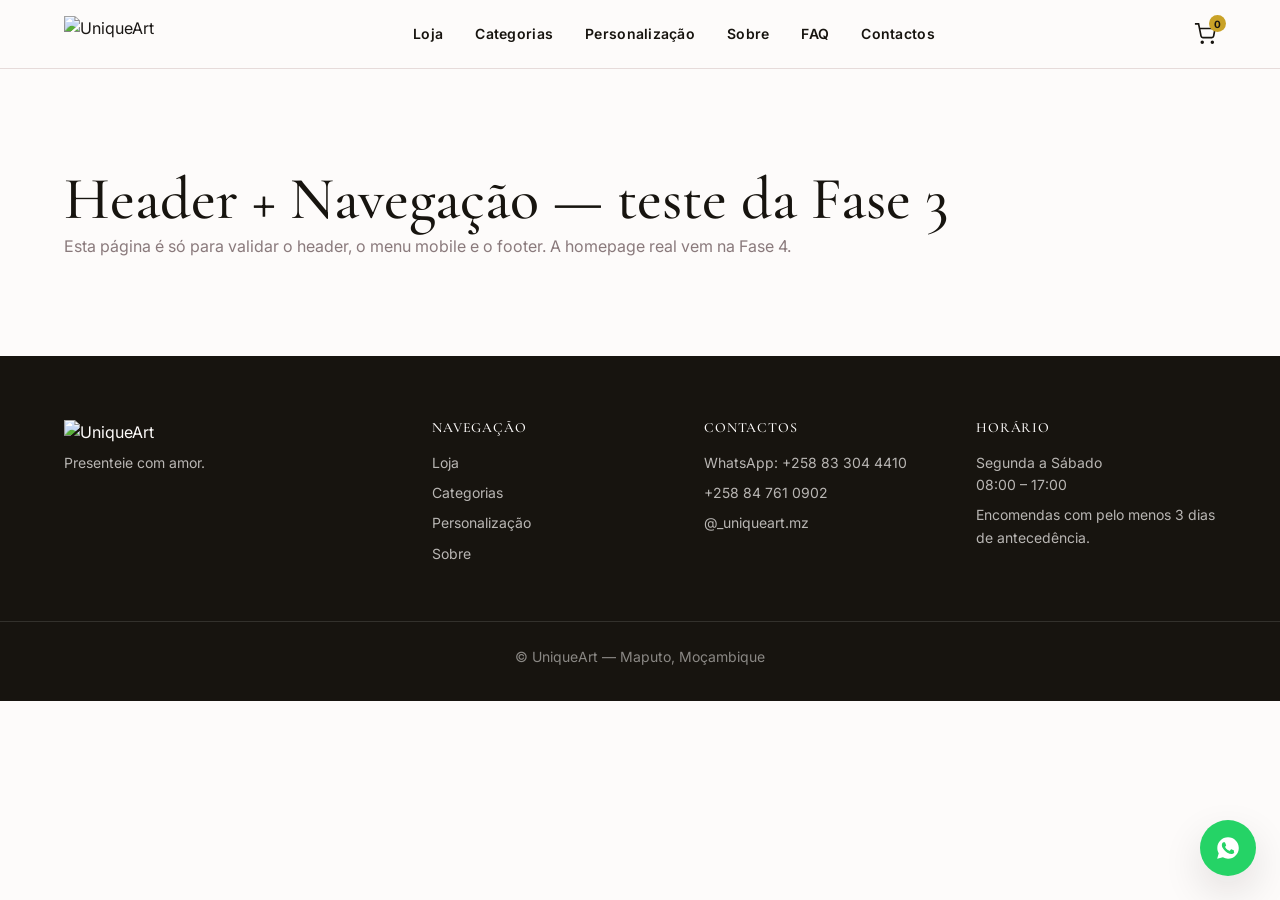
==== index.html @ a1f74e54 "primeira versao do site" ====
<!DOCTYPE html>
<html lang="pt-MZ">
<head>
  <meta charset="UTF-8">
  <meta name="viewport" content="width=device-width, initial-scale=1.0">
  <title>UniqueArt — Presentes Personalizados em Maputo</title>
  <link rel="preconnect" href="https://fonts.googleapis.com">
  <link href="https://fonts.googleapis.com/css2?family=Cormorant+Garamond:wght@400;500;600&family=Inter:wght@400;500;600;700&display=swap" rel="stylesheet">
  <link rel="stylesheet" href="/assets/css/variables.css">
  <link rel="stylesheet" href="/assets/css/base.css">
  <link rel="stylesheet" href="/assets/css/components.css">
  <link rel="stylesheet" href="/assets/css/layout.css">
</head>
<body>

  <div data-include="header"></div>

  <main class="container" style="padding-block: var(--space-24);">
    <h1>Header + Navegação — teste da Fase 3</h1>
    <p class="text-muted">Esta página é só para validar o header, o menu mobile e o footer. A homepage real vem na Fase 4.</p>
  </main>

  <div data-include="footer"></div>

  <script src="/assets/js/include.js"></script>
  <script src="/assets/js/main.js"></script>
</body>
</html>
---- assets/css/variables.css ----
/* ==========================================================================
   UNIQUEART — DESIGN TOKENS
   Paleta baseada no logótipo: rosa blush + preto + dourado
   ========================================================================== */

:root {
  /* --- Cor primária: rosa do logótipo --- */
  --color-primary: #E8C9CE;
  --color-primary-dark: #D9AEB5;
  --color-primary-light: #F5E3E5;

  /* --- Cor secundária: preto (wordmark "ARTS") --- */
  --color-black: #17140F;
  --color-black-soft: #2A2521;

  /* --- Accent: dourado (detalhes premium) --- */
  --color-gold: #C9A227;
  --color-gold-light: #E4C568;

  /* --- Fundo e superfícies --- */
  --color-bg: #FDFBFA;
  --color-surface: #FBF0F2;
  --color-surface-dark: var(--color-black);

  /* --- Texto --- */
  --color-text: #1A1715;
  --color-text-inverse: #FDFBFA;
  --color-muted: #8A7A7C;
  --color-border: #E6DBDA;

  /* --- Tipografia --- */
  --font-heading: 'Cormorant Garamond', 'Georgia', serif;
  --font-body: 'Inter', -apple-system, sans-serif;
  --font-script: 'Playfair Display', serif;

  /* --- Escala tipográfica --- */
  --text-xs: 0.75rem;
  --text-sm: 0.875rem;
  --text-base: 1rem;
  --text-lg: 1.125rem;
  --text-xl: 1.5rem;
  --text-2xl: 2rem;
  --text-3xl: 2.75rem;
  --text-4xl: 3.75rem;

  /* --- Espaçamento (escala de 4px) --- */
  --space-1: 0.25rem;
  --space-2: 0.5rem;
  --space-3: 0.75rem;
  --space-4: 1rem;
  --space-6: 1.5rem;
  --space-8: 2rem;
  --space-12: 3rem;
  --space-16: 4rem;
  --space-24: 6rem;

  /* --- Bordas --- */
  --radius-sm: 6px;
  --radius-md: 12px;
  --radius-lg: 20px;
  --radius-full: 999px;

  /* --- Sombras (mínimas, elegantes) --- */
  --shadow-sm: 0 1px 3px rgba(23, 20, 15, 0.06);
  --shadow-md: 0 8px 24px rgba(23, 20, 15, 0.08);
  --shadow-lg: 0 16px 40px rgba(23, 20, 15, 0.12);

  /* --- Transições --- */
  --transition-fast: 180ms ease;
  --transition-base: 280ms ease;
}
---- assets/css/base.css ----
/* ==========================================================================
   UNIQUEART — RESET + BASE
   ========================================================================== */

*, *::before, *::after {
  box-sizing: border-box;
  margin: 0;
  padding: 0;
}

html {
  scroll-behavior: smooth;
}

body {
  font-family: var(--font-body);
  font-size: var(--text-base);
  color: var(--color-text);
  background-color: var(--color-bg);
  line-height: 1.6;
  -webkit-font-smoothing: antialiased;
}

h1, h2, h3, h4 {
  font-family: var(--font-heading);
  font-weight: 500;
  line-height: 1.15;
  color: var(--color-black);
}

h1 { font-size: var(--text-4xl); }
h2 { font-size: var(--text-3xl); }
h3 { font-size: var(--text-2xl); }
h4 { font-size: var(--text-xl); }

p {
  color: var(--color-text);
}

.text-muted {
  color: var(--color-muted);
}

a {
  color: inherit;
  text-decoration: none;
}

img {
  max-width: 100%;
  display: block;
}

/* Foco acessível — anel dourado, coerente com a marca */
:focus-visible {
  outline: 2px solid var(--color-gold);
  outline-offset: 3px;
}

.container {
  width: 100%;
  max-width: 1200px;
  margin-inline: auto;
  padding-inline: var(--space-6);
}

.section {
  padding-block: var(--space-24);
}

.section--dark {
  background-color: var(--color-surface-dark);
  color: var(--color-text-inverse);
}
.section--dark h1, .section--dark h2, .section--dark h3 {
  color: var(--color-text-inverse);
}
---- assets/css/components.css ----
/* ==========================================================================
   UNIQUEART — COMPONENTES BASE
   ========================================================================== */

/* --- Botões --- */
.btn {
  display: inline-flex;
  align-items: center;
  justify-content: center;
  gap: var(--space-2);
  padding: var(--space-3) var(--space-8);
  border-radius: var(--radius-full);
  font-family: var(--font-body);
  font-size: var(--text-sm);
  font-weight: 600;
  letter-spacing: 0.03em;
  text-transform: uppercase;
  border: 1px solid transparent;
  cursor: pointer;
  transition: transform var(--transition-fast), box-shadow var(--transition-fast), background-color var(--transition-fast);
}

.btn:hover {
  transform: translateY(-2px);
}

.btn:active {
  transform: translateY(0);
}

.btn:disabled {
  opacity: 0.5;
  cursor: not-allowed;
  transform: none;
}

/* Primário — preto sólido */
.btn--primary {
  background-color: var(--color-black);
  color: var(--color-text-inverse);
}
.btn--primary:hover {
  background-color: var(--color-black-soft);
  box-shadow: var(--shadow-md);
}

/* Secundário — outline rosa */
.btn--secondary {
  background-color: transparent;
  color: var(--color-black);
  border-color: var(--color-black);
}
.btn--secondary:hover {
  background-color: var(--color-black);
  color: var(--color-text-inverse);
}

/* Accent — dourado (CTA especial, ex: WhatsApp) */
.btn--gold {
  background-color: var(--color-gold);
  color: var(--color-black);
}
.btn--gold:hover {
  background-color: var(--color-gold-light);
  box-shadow: var(--shadow-md);
}

/* --- Cards --- */
.card {
  background-color: #FFFFFF;
  border: 1px solid var(--color-border);
  border-radius: var(--radius-md);
  overflow: hidden;
  transition: transform var(--transition-base), box-shadow var(--transition-base);
}

.card:hover {
  transform: translateY(-4px);
  box-shadow: var(--shadow-lg);
}

.card__image {
  width: 100%;
  aspect-ratio: 4 / 5;
  object-fit: cover;
  background-color: var(--color-surface);
}

.card__body {
  padding: var(--space-6);
}

.card__title {
  font-family: var(--font-heading);
  font-size: var(--text-xl);
  margin-bottom: var(--space-2);
}

.card__price {
  color: var(--color-gold);
  font-weight: 600;
  font-size: var(--text-sm);
}

/* --- Badge --- */
.badge {
  display: inline-block;
  padding: var(--space-1) var(--space-3);
  border-radius: var(--radius-full);
  background-color: var(--color-surface);
  color: var(--color-black);
  font-size: var(--text-xs);
  font-weight: 600;
  letter-spacing: 0.04em;
  text-transform: uppercase;
}

.badge--gold {
  background-color: var(--color-gold);
  color: var(--color-black);
}

/* --- Inputs --- */
.field {
  display: flex;
  flex-direction: column;
  gap: var(--space-2);
  margin-bottom: var(--space-4);
}

.field label {
  font-size: var(--text-sm);
  font-weight: 600;
  color: var(--color-black);
}

.field input,
.field textarea,
.field select {
  padding: var(--space-3) var(--space-4);
  border: 1px solid var(--color-border);
  border-radius: var(--radius-sm);
  font-family: var(--font-body);
  font-size: var(--text-base);
  background-color: #FFFFFF;
  transition: border-color var(--transition-fast);
}

.field input:focus,
.field textarea:focus,
.field select:focus {
  border-color: var(--color-gold);
  outline: none;
}

.field--error input {
  border-color: #B3423E;
}

.field__error {
  font-size: var(--text-xs);
  color: #B3423E;
}
---- assets/css/layout.css ----
/* ==========================================================================
   UNIQUEART — HEADER, NAV, FOOTER, WHATSAPP FLUTUANTE
   ========================================================================== */

/* --- Header --- */
.site-header {
  position: sticky;
  top: 0;
  z-index: 100;
  background-color: rgba(253, 251, 250, 0.92);
  backdrop-filter: blur(8px);
  border-bottom: 1px solid var(--color-border);
}

.site-header__inner {
  display: flex;
  align-items: center;
  justify-content: space-between;
  padding-block: var(--space-4);
}

.site-header__logo img {
  display: block;
}

/* --- Navegação desktop --- */
.site-nav {
  display: flex;
  gap: var(--space-8);
}

.site-nav a {
  font-size: var(--text-sm);
  font-weight: 600;
  letter-spacing: 0.02em;
  color: var(--color-black);
  position: relative;
  padding-block: var(--space-1);
}

.site-nav a::after {
  content: '';
  position: absolute;
  left: 0;
  bottom: -2px;
  width: 0;
  height: 1.5px;
  background-color: var(--color-gold);
  transition: width var(--transition-fast);
}

.site-nav a:hover::after {
  width: 100%;
}

/* --- Ações (carrinho + hamburger) --- */
.site-header__actions {
  display: flex;
  align-items: center;
  gap: var(--space-6);
}

.cart-icon {
  position: relative;
  display: flex;
  color: var(--color-black);
}

.cart-icon__count {
  position: absolute;
  top: -8px;
  right: -10px;
  background-color: var(--color-gold);
  color: var(--color-black);
  font-size: 10px;
  font-weight: 700;
  width: 17px;
  height: 17px;
  border-radius: var(--radius-full);
  display: flex;
  align-items: center;
  justify-content: center;
}

/* --- Hamburger (mobile) --- */
.menu-toggle {
  display: none;
  flex-direction: column;
  justify-content: center;
  gap: 5px;
  width: 28px;
  height: 22px;
  background: none;
  border: none;
  cursor: pointer;
}

.menu-toggle span {
  display: block;
  height: 2px;
  background-color: var(--color-black);
  border-radius: 2px;
  transition: transform var(--transition-fast), opacity var(--transition-fast);
}

.menu-toggle--active span:nth-child(1) { transform: translateY(7px) rotate(45deg); }
.menu-toggle--active span:nth-child(2) { opacity: 0; }
.menu-toggle--active span:nth-child(3) { transform: translateY(-7px) rotate(-45deg); }

/* --- Responsivo --- */
@media (max-width: 860px) {
  .site-nav {
    position: fixed;
    top: 68px;
    left: 0;
    right: 0;
    background-color: var(--color-bg);
    flex-direction: column;
    gap: 0;
    max-height: 0;
    overflow: hidden;
    transition: max-height var(--transition-base);
    border-bottom: 1px solid var(--color-border);
  }

  .site-nav a {
    padding: var(--space-4) var(--space-6);
    border-bottom: 1px solid var(--color-border);
  }

  .site-nav--open {
    max-height: 400px;
  }

  .menu-toggle {
    display: flex;
  }
}

/* --- Footer --- */
.site-footer {
  background-color: var(--color-black);
  color: var(--color-text-inverse);
  padding-top: var(--space-16);
}

.site-footer__inner {
  display: grid;
  grid-template-columns: 1.4fr 1fr 1fr 1fr;
  gap: var(--space-8);
  padding-bottom: var(--space-12);
}

.site-footer h4 {
  color: var(--color-text-inverse);
  font-size: var(--text-sm);
  text-transform: uppercase;
  letter-spacing: 0.06em;
  margin-bottom: var(--space-4);
}

.site-footer a,
.site-footer p {
  display: block;
  color: rgba(253, 251, 250, 0.7);
  font-size: var(--text-sm);
  margin-bottom: var(--space-2);
  transition: color var(--transition-fast);
}

.site-footer a:hover {
  color: var(--color-gold-light);
}

.site-footer__bottom {
  border-top: 1px solid rgba(253, 251, 250, 0.12);
  text-align: center;
  padding-block: var(--space-6);
}

.site-footer__bottom p {
  color: rgba(253, 251, 250, 0.5);
}

@media (max-width: 760px) {
  .site-footer__inner {
    grid-template-columns: 1fr 1fr;
  }
}

/* --- Botão WhatsApp flutuante --- */
.whatsapp-float {
  position: fixed;
  bottom: var(--space-6);
  right: var(--space-6);
  width: 56px;
  height: 56px;
  border-radius: var(--radius-full);
  background-color: #25D366;
  color: #FFFFFF;
  display: flex;
  align-items: center;
  justify-content: center;
  box-shadow: var(--shadow-lg);
  z-index: 200;
  transition: transform var(--transition-fast);
}

.whatsapp-float:hover {
  transform: scale(1.08);
}
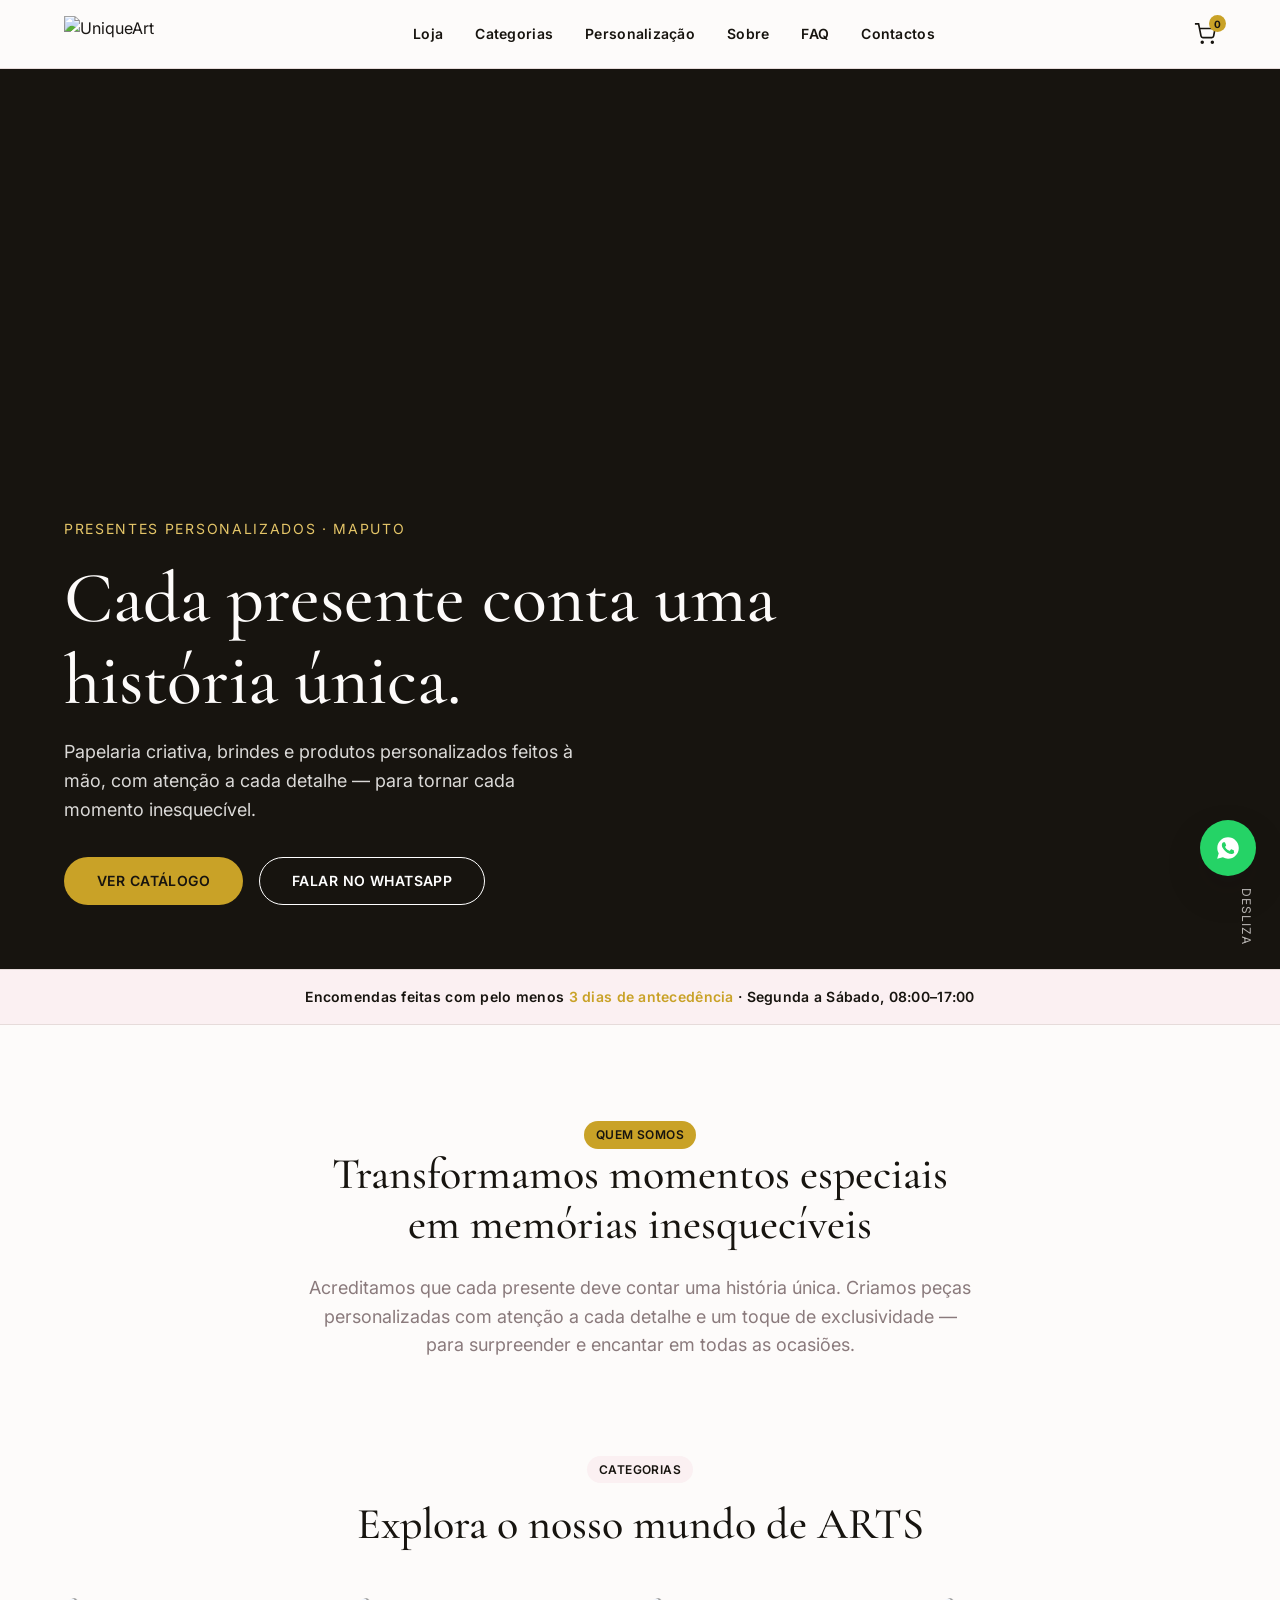
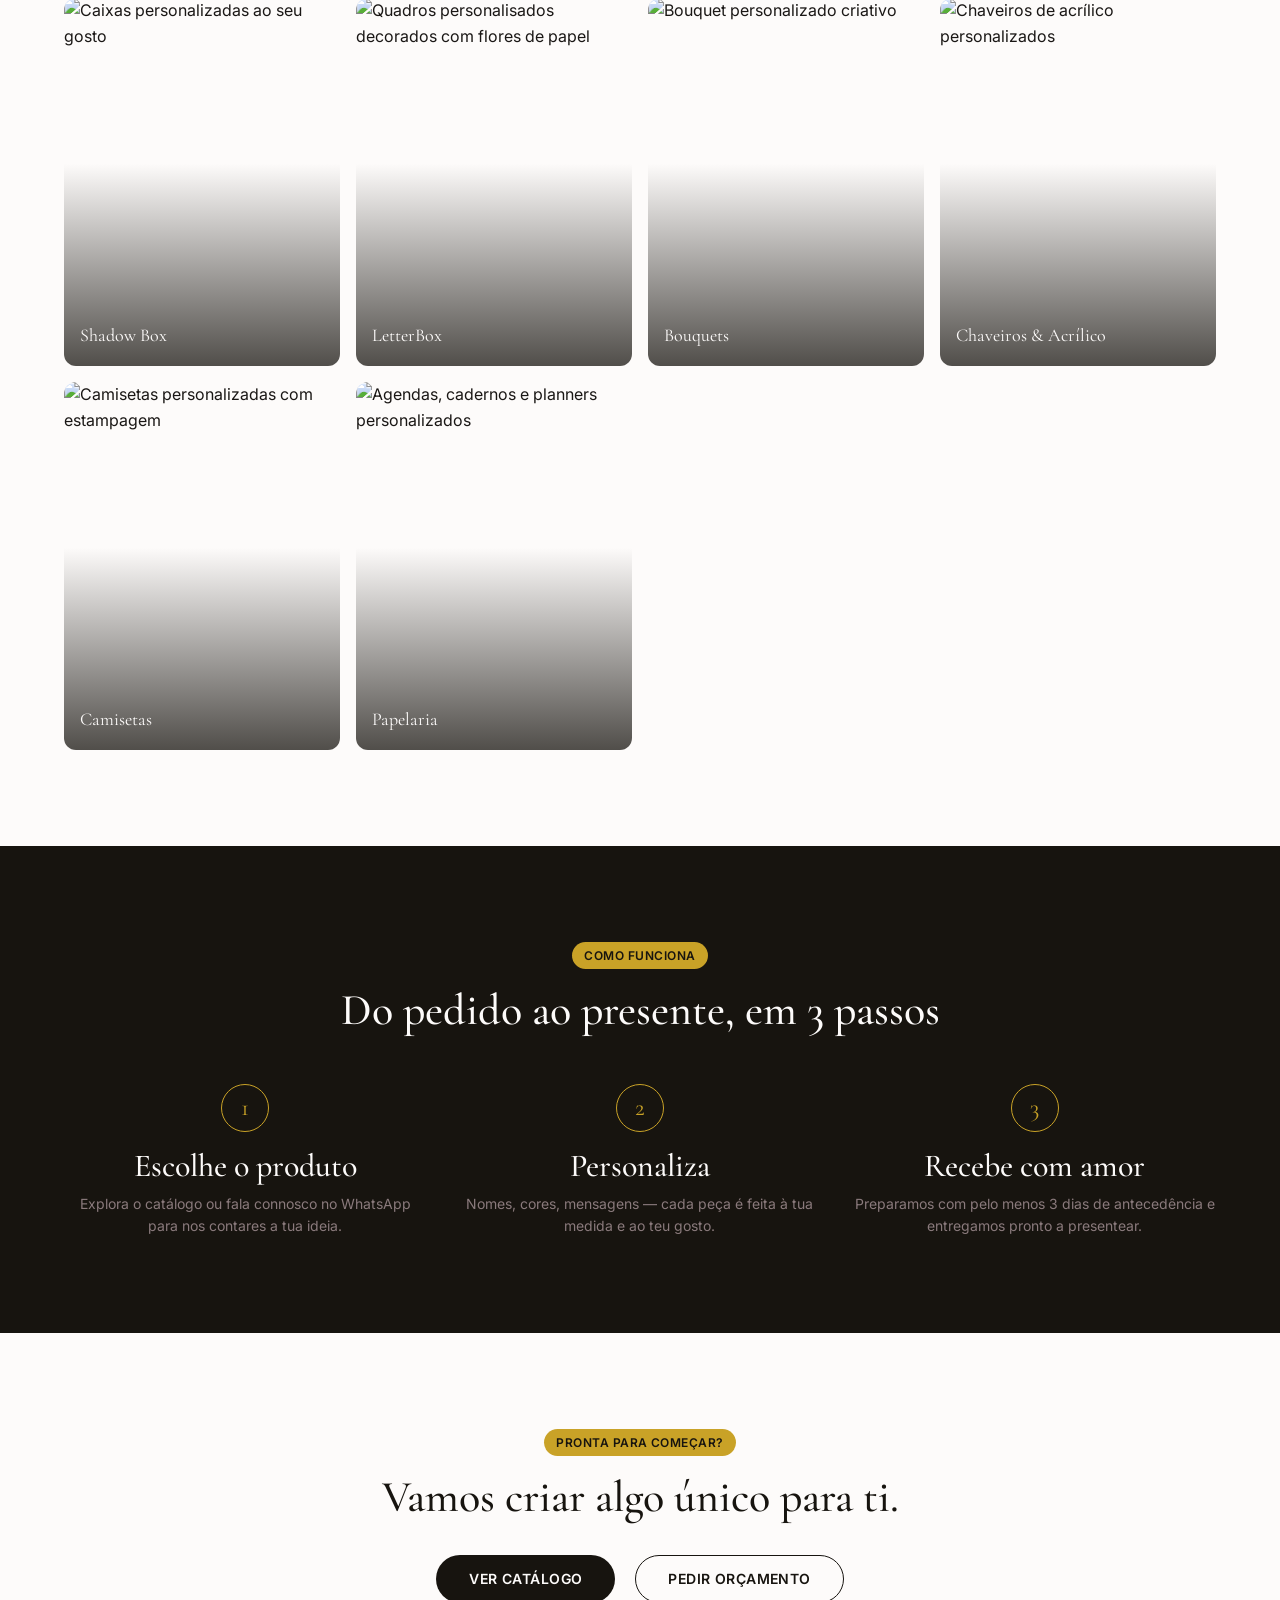
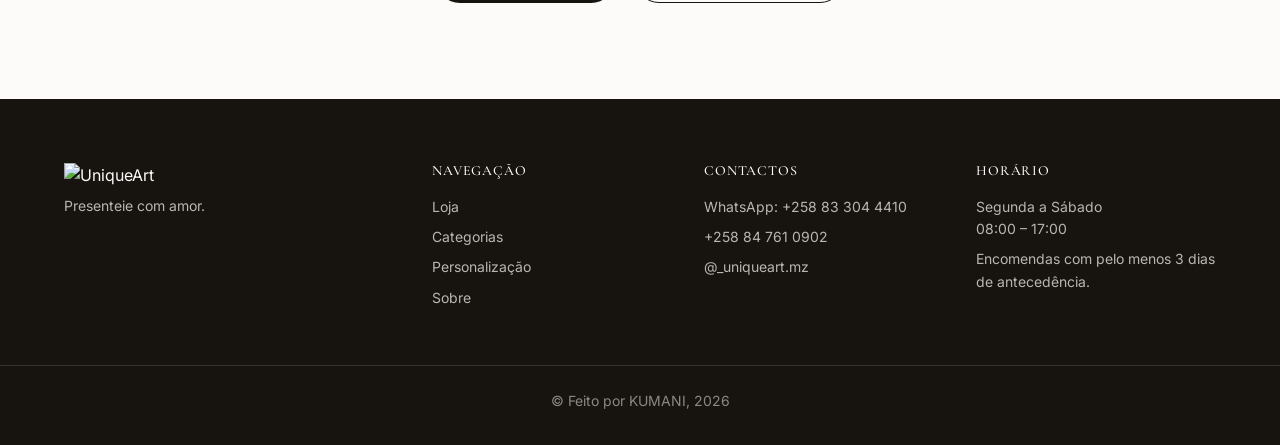
==== commit e5bf2094: "2 versao" ====
--- a/index.html
+++ b/index.html
@@ -4,20 +4,149 @@
   <meta charset="UTF-8">
   <meta name="viewport" content="width=device-width, initial-scale=1.0">
   <title>UniqueArt — Presentes Personalizados em Maputo</title>
+  <meta name="description" content="Papelaria criativa, brindes e presentes personalizados em Maputo. Shadow boxes, encanto box, bouquets, chaveiros, camisetas e muito mais — feitos à tua medida.">
   <link rel="preconnect" href="https://fonts.googleapis.com">
   <link href="https://fonts.googleapis.com/css2?family=Cormorant+Garamond:wght@400;500;600&family=Inter:wght@400;500;600;700&display=swap" rel="stylesheet">
   <link rel="stylesheet" href="/assets/css/variables.css">
   <link rel="stylesheet" href="/assets/css/base.css">
   <link rel="stylesheet" href="/assets/css/components.css">
   <link rel="stylesheet" href="/assets/css/layout.css">
+  <link rel="stylesheet" href="/assets/css/home.css">
 </head>
 <body>
 
   <div data-include="header"></div>
 
-  <main class="container" style="padding-block: var(--space-24);">
-    <h1>Header + Navegação — teste da Fase 3</h1>
-    <p class="text-muted">Esta página é só para validar o header, o menu mobile e o footer. A homepage real vem na Fase 4.</p>
+  <main>
+
+    <!-- HERO FULL SCREEN -->
+    <section class="hero">
+      <video
+        class="hero__media"
+        autoplay
+        muted
+        loop
+        playsinline
+        poster="/assets/images/hero/hero-poster.jpg">
+        <source src="/assets/images/hero/hero-video.mp4" type="video/mp4">
+      </video>
+      <div class="hero__overlay"></div>
+
+      <div class="container hero__content">
+        <span class="hero__eyebrow">Presentes Personalizados · Maputo</span>
+        <h1 class="hero__title">Cada presente conta uma história única.</h1>
+        <p class="hero__subtitle">Papelaria criativa, brindes e produtos personalizados feitos à mão, com atenção a cada detalhe — para tornar cada momento inesquecível.</p>
+        <div class="hero__actions">
+          <a href="/loja/" class="btn btn--gold">Ver Catálogo</a>
+          <a href="https://wa.me/258833044410" class="btn btn--secondary" style="border-color:#fff; color:#fff;" target="_blank" rel="noopener">Falar no WhatsApp</a>
+        </div>
+      </div>
+
+      <div class="hero__scroll">Desliza</div>
+    </section>
+
+    <!-- BANNER DE AVISO -->
+    <div class="notice-bar">
+      <p>Encomendas feitas com pelo menos <span>3 dias de antecedência</span> · Segunda a Sábado, 08:00–17:00</p>
+    </div>
+
+    <!-- QUEM SOMOS -->
+    <section class="section">
+      <div class="container about-strip">
+        <span class="badge badge--gold">Quem Somos</span>
+        <h2>Transformamos momentos especiais em memórias inesquecíveis</h2>
+        <p>Acreditamos que cada presente deve contar uma história única. Criamos peças personalizadas com atenção a cada detalhe e um toque de exclusividade — para surpreender e encantar em todas as ocasiões.</p>
+      </div>
+    </section>
+
+    <!-- CATEGORIAS -->
+    <section class="section" style="padding-top: 0;">
+      <div class="container">
+        <div class="section-heading">
+          <span class="badge">Categorias</span>
+          <h2>Explora o nosso mundo de ARTS</h2>
+        </div>
+
+        <div class="category-grid">
+          <a href="/produtos/caixa-personalisada.html" class="category-card">
+            <img src="/assets/images/categories/caixa-personalisada.jpg" alt="Caixas personalizadas ao seu gosto">
+            <div class="category-card__overlay"></div>
+            <span class="category-card__label">Shadow Box</span>
+          </a>
+
+          <a href="/produtos/quadros-personalisados.html" class="category-card">
+            <img src="/assets/images/categories/quadros-personalisados.jpg" alt="Quadros personalisados decorados com flores de papel">
+            <div class="category-card__overlay"></div>
+            <span class="category-card__label">LetterBox</span>
+          </a>
+
+          <a href="/produtos/bouquets.html" class="category-card">
+            <img src="/assets/images/categories/bouquets.jpg" alt="Bouquet personalizado criativo">
+            <div class="category-card__overlay"></div>
+            <span class="category-card__label">Bouquets</span>
+          </a>
+
+          <a href="/produtos/chaveiros-acrilico.html" class="category-card">
+            <img src="/assets/images/categories/chaveiros-acrilico.jpg" alt="Chaveiros de acrílico personalizados">
+            <div class="category-card__overlay"></div>
+            <span class="category-card__label">Chaveiros &amp; Acrílico</span>
+          </a>
+
+          <a href="/produtos/camisetas-personalizadas.html" class="category-card">
+            <img src="/assets/images/categories/estampagem.jpg" alt="Camisetas personalizadas com estampagem">
+            <div class="category-card__overlay"></div>
+            <span class="category-card__label">Camisetas</span>
+          </a>
+
+          <a href="/produtos/papelaria.html" class="category-card">
+            <img src="/assets/images/categories/papelaria.jpg" alt="Agendas, cadernos e planners personalizados">
+            <div class="category-card__overlay"></div>
+            <span class="category-card__label">Papelaria</span>
+          </a>
+        </div>
+      </div>
+    </section>
+
+    <!-- COMO FUNCIONA -->
+    <section class="section section--dark">
+      <div class="container">
+        <div class="section-heading">
+          <span class="badge badge--gold">Como Funciona</span>
+          <h2>Do pedido ao presente, em 3 passos</h2>
+        </div>
+
+        <div class="steps">
+          <div class="step">
+            <span class="step__number">1</span>
+            <h3>Escolhe o produto</h3>
+            <p>Explora o catálogo ou fala connosco no WhatsApp para nos contares a tua ideia.</p>
+          </div>
+          <div class="step">
+            <span class="step__number">2</span>
+            <h3>Personaliza</h3>
+            <p>Nomes, cores, mensagens — cada peça é feita à tua medida e ao teu gosto.</p>
+          </div>
+          <div class="step">
+            <span class="step__number">3</span>
+            <h3>Recebe com amor</h3>
+            <p>Preparamos com pelo menos 3 dias de antecedência e entregamos pronto a presentear.</p>
+          </div>
+        </div>
+      </div>
+    </section>
+
+    <!-- CTA FINAL -->
+    <section class="cta-final">
+      <div class="container">
+        <span class="badge badge--gold" style="margin-bottom: var(--space-4);">Pronta para começar?</span>
+        <h2>Vamos criar algo único para ti.</h2>
+        <div style="margin-top: var(--space-8);">
+          <a href="/loja/" class="btn btn--primary">Ver Catálogo</a>
+          <a href="/personalizar/" class="btn btn--secondary">Pedir Orçamento</a>
+        </div>
+      </div>
+    </section>
+
   </main>
 
   <div data-include="footer"></div>
--- a/assets/css/home.css
+++ b/assets/css/home.css
@@ -0,0 +1,232 @@
+/* ==========================================================================
+   UNIQUEART — HOMEPAGE
+   ========================================================================== */
+
+/* --- Hero full-screen --- */
+.hero {
+  position: relative;
+  height: 100svh;
+  min-height: 560px;
+  display: flex;
+  align-items: flex-end;
+  overflow: hidden;
+  background-color: var(--color-black);
+}
+
+.hero__media {
+  position: absolute;
+  inset: 0;
+  width: 100%;
+  height: 100%;
+  object-fit: cover;
+}
+
+.hero__overlay {
+  position: absolute;
+  inset: 0;
+  background: linear-gradient(
+    to top,
+    rgba(23, 20, 15, 0.85) 0%,
+    rgba(23, 20, 15, 0.35) 45%,
+    rgba(23, 20, 15, 0.15) 100%
+  );
+}
+
+.hero__content {
+  position: relative;
+  z-index: 2;
+  width: 100%;
+  padding-block: var(--space-16);
+  color: var(--color-text-inverse);
+}
+
+.hero__eyebrow {
+  display: inline-block;
+  font-size: var(--text-sm);
+  letter-spacing: 0.12em;
+  text-transform: uppercase;
+  color: var(--color-gold-light);
+  margin-bottom: var(--space-4);
+}
+
+.hero__title {
+  color: var(--color-text-inverse);
+  font-size: clamp(2.5rem, 6vw, 4.5rem);
+  max-width: 780px;
+  margin-bottom: var(--space-4);
+}
+
+.hero__subtitle {
+  max-width: 520px;
+  color: rgba(253, 251, 250, 0.85);
+  font-size: var(--text-lg);
+  margin-bottom: var(--space-8);
+}
+
+.hero__actions {
+  display: flex;
+  gap: var(--space-4);
+  flex-wrap: wrap;
+}
+
+.hero__scroll {
+  position: absolute;
+  bottom: var(--space-6);
+  right: var(--space-6);
+  z-index: 2;
+  color: rgba(253, 251, 250, 0.7);
+  font-size: var(--text-xs);
+  letter-spacing: 0.08em;
+  text-transform: uppercase;
+  writing-mode: vertical-rl;
+  display: flex;
+  align-items: center;
+  gap: var(--space-2);
+}
+
+/* --- Quem somos (curto) --- */
+.about-strip {
+  text-align: center;
+  max-width: 720px;
+  margin-inline: auto;
+}
+
+.about-strip p {
+  font-size: var(--text-lg);
+  color: var(--color-muted);
+  margin-top: var(--space-6);
+}
+
+/* --- Banner de aviso (3 dias) --- */
+.notice-bar {
+  background-color: var(--color-surface);
+  border-top: 1px solid var(--color-border);
+  border-bottom: 1px solid var(--color-border);
+  text-align: center;
+  padding-block: var(--space-4);
+}
+
+.notice-bar p {
+  font-size: var(--text-sm);
+  color: var(--color-black);
+  font-weight: 600;
+  letter-spacing: 0.02em;
+}
+
+.notice-bar span {
+  color: var(--color-gold);
+}
+
+/* --- Grid de categorias --- */
+.category-grid {
+  display: grid;
+  grid-template-columns: repeat(4, 1fr);
+  gap: var(--space-4);
+  margin-top: var(--space-12);
+}
+
+.category-card {
+  position: relative;
+  aspect-ratio: 3 / 4;
+  border-radius: var(--radius-md);
+  overflow: hidden;
+  display: block;
+}
+
+.category-card img {
+  width: 100%;
+  height: 100%;
+  object-fit: cover;
+  transition: transform var(--transition-base);
+}
+
+.category-card:hover img {
+  transform: scale(1.06);
+}
+
+.category-card__overlay {
+  position: absolute;
+  inset: 0;
+  background: linear-gradient(to top, rgba(23,20,15,0.75) 0%, transparent 55%);
+}
+
+.category-card__label {
+  position: absolute;
+  left: var(--space-4);
+  bottom: var(--space-4);
+  right: var(--space-4);
+  color: var(--color-text-inverse);
+  font-family: var(--font-heading);
+  font-size: var(--text-lg);
+}
+
+@media (max-width: 960px) {
+  .category-grid { grid-template-columns: repeat(2, 1fr); }
+}
+
+/* --- Como funciona --- */
+.steps {
+  display: grid;
+  grid-template-columns: repeat(3, 1fr);
+  gap: var(--space-8);
+  margin-top: var(--space-12);
+}
+
+.step {
+  text-align: center;
+}
+
+.step__number {
+  display: inline-flex;
+  align-items: center;
+  justify-content: center;
+  width: 48px;
+  height: 48px;
+  border-radius: var(--radius-full);
+  border: 1px solid var(--color-gold);
+  color: var(--color-gold);
+  font-family: var(--font-heading);
+  font-size: var(--text-xl);
+  margin-bottom: var(--space-4);
+}
+
+.step h3 {
+  margin-bottom: var(--space-2);
+}
+
+.step p {
+  color: var(--color-muted);
+  font-size: var(--text-sm);
+}
+
+@media (max-width: 760px) {
+  .steps { grid-template-columns: 1fr; gap: var(--space-8); }
+}
+
+/* --- CTA final --- */
+.cta-final {
+  text-align: center;
+  padding-block: var(--space-24);
+}
+
+.cta-final h2 {
+  max-width: 640px;
+  margin-inline: auto;
+  margin-bottom: var(--space-6);
+}
+
+.cta-final .btn {
+  margin-inline: var(--space-2);
+}
+
+/* --- Utilitário: centrar cabeçalho de secção --- */
+.section-heading {
+  text-align: center;
+  max-width: 620px;
+  margin-inline: auto;
+  margin-bottom: var(--space-4);
+}
+
+.section-heading .badge {
+  margin-bottom: var(--space-4);
+}
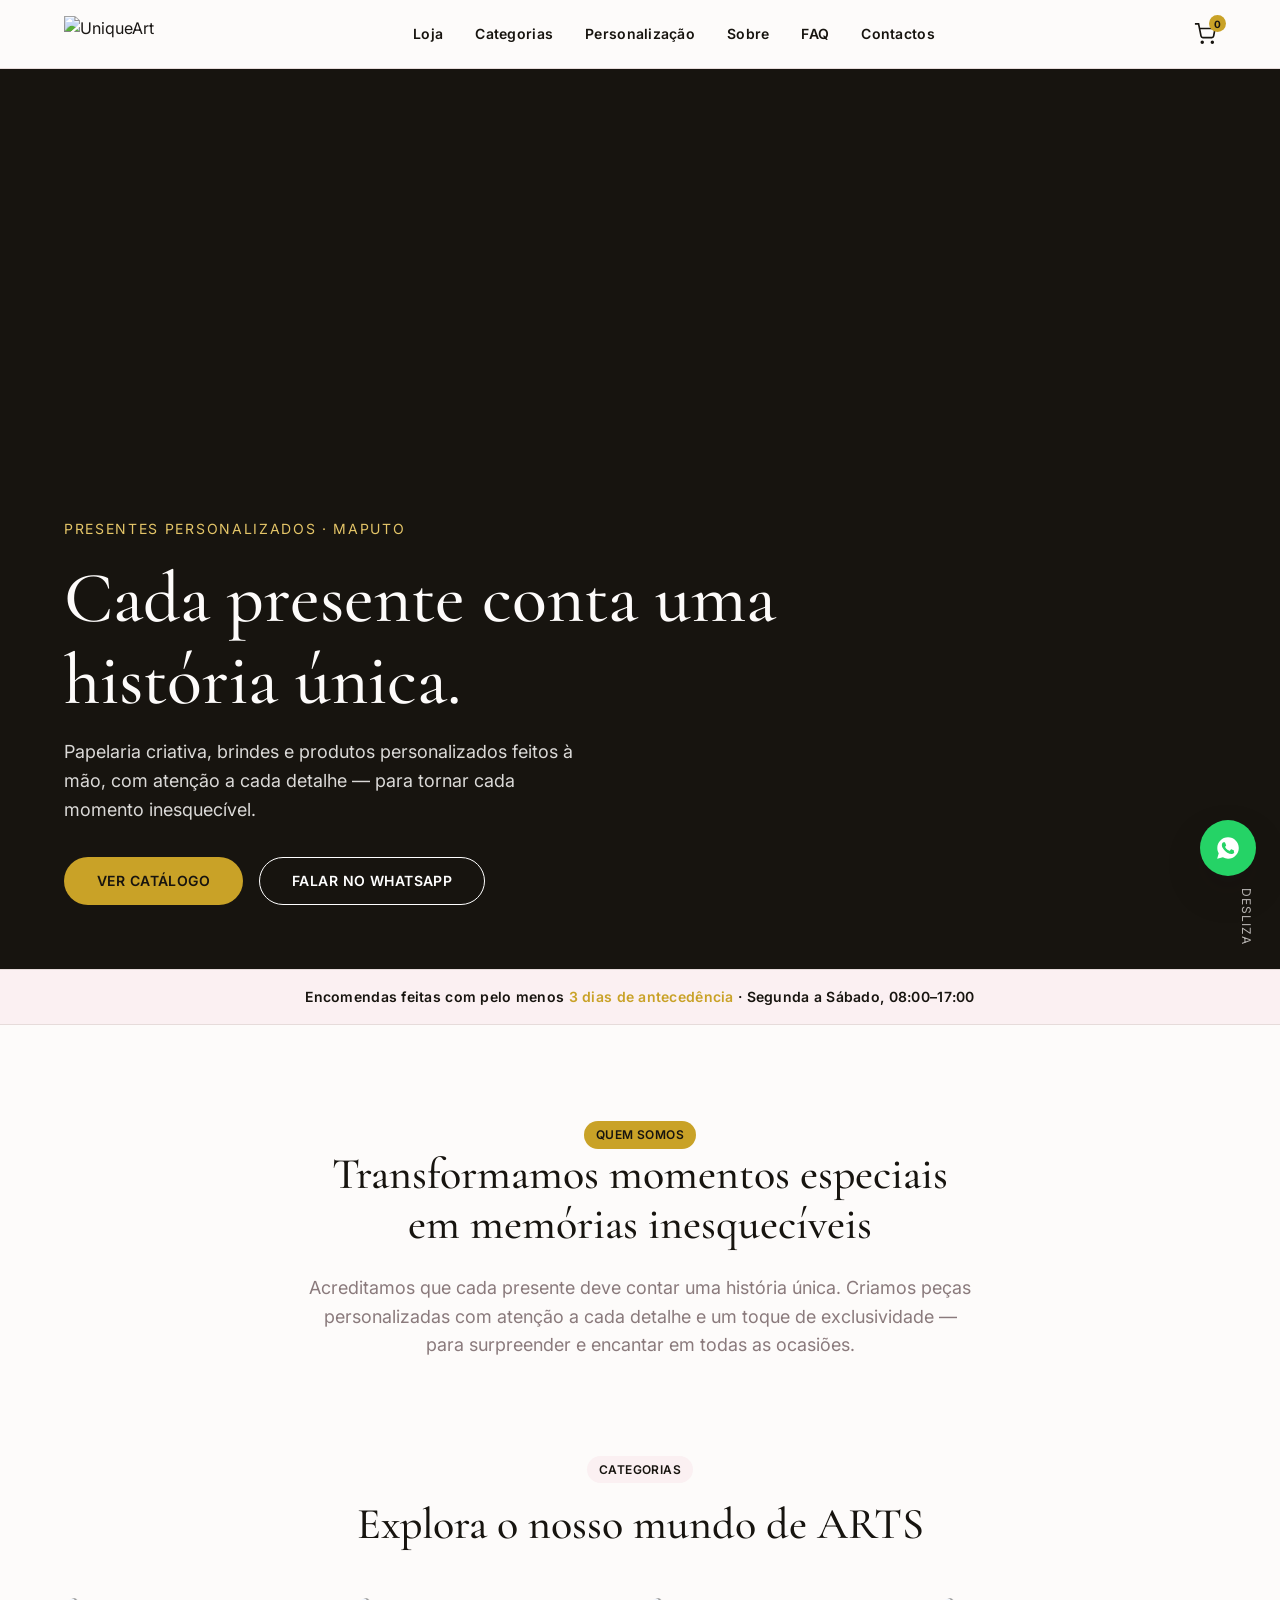
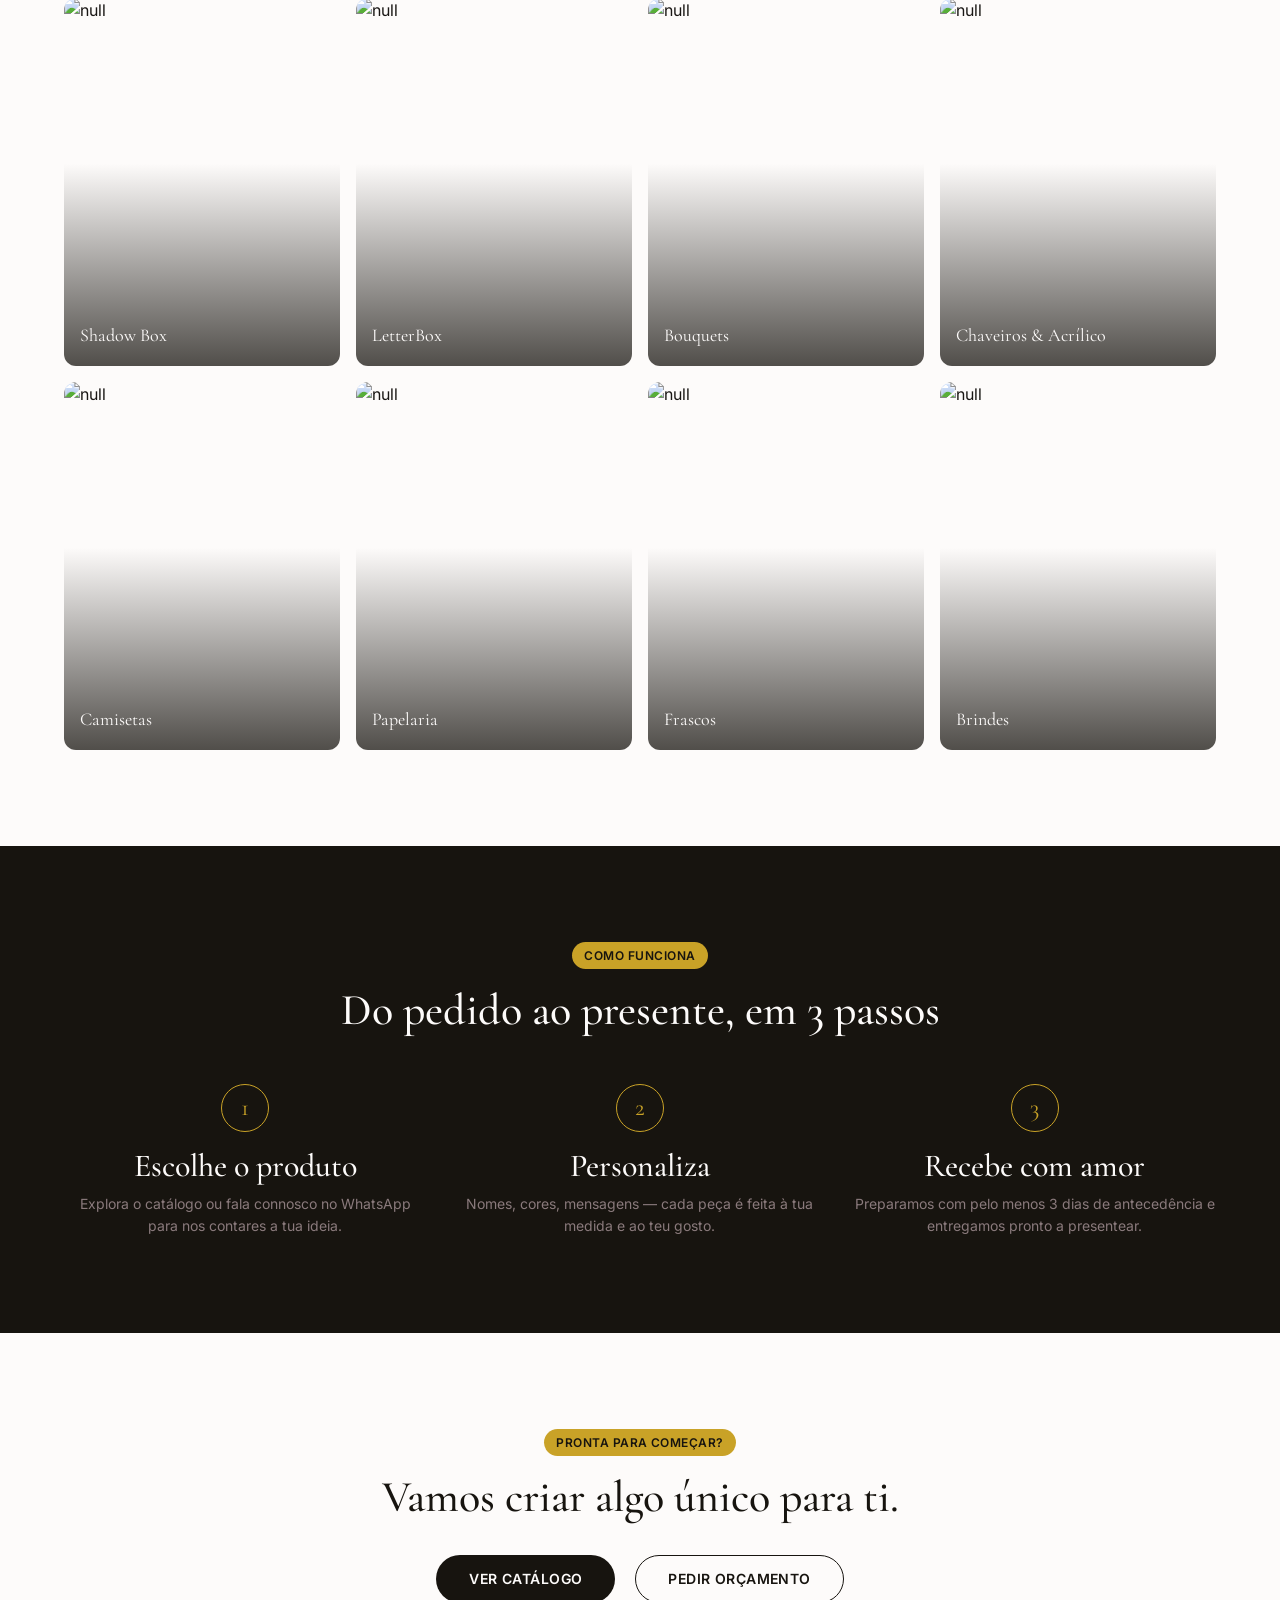
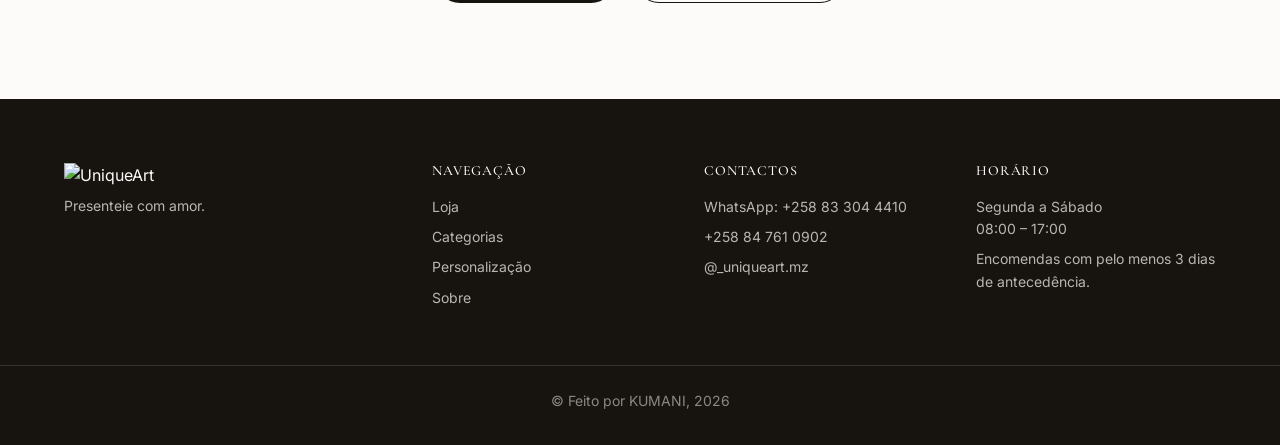
==== commit c0587df6: "3 versao" ====
--- a/index.html
+++ b/index.html
@@ -69,39 +69,51 @@
 
         <div class="category-grid">
           <a href="/produtos/caixa-personalisada.html" class="category-card">
-            <img src="/assets/images/categories/caixa-personalisada.jpg" alt="Caixas personalizadas ao seu gosto">
+            <img src="/assets/images/categories/caixa-personalisada.jpg" alt="null">
             <div class="category-card__overlay"></div>
             <span class="category-card__label">Shadow Box</span>
           </a>
 
           <a href="/produtos/quadros-personalisados.html" class="category-card">
-            <img src="/assets/images/categories/quadros-personalisados.jpg" alt="Quadros personalisados decorados com flores de papel">
+            <img src="/assets/images/categories/quadros-personalisados.jpg" alt="null">
             <div class="category-card__overlay"></div>
             <span class="category-card__label">LetterBox</span>
           </a>
 
           <a href="/produtos/bouquets.html" class="category-card">
-            <img src="/assets/images/categories/bouquets.jpg" alt="Bouquet personalizado criativo">
+            <img src="/assets/images/categories/bouquets.jpg" alt="null">
             <div class="category-card__overlay"></div>
             <span class="category-card__label">Bouquets</span>
           </a>
 
           <a href="/produtos/chaveiros-acrilico.html" class="category-card">
-            <img src="/assets/images/categories/chaveiros-acrilico.jpg" alt="Chaveiros de acrílico personalizados">
+            <img src="/assets/images/categories/chaveiros-acrilico.jpg" alt="null">
             <div class="category-card__overlay"></div>
             <span class="category-card__label">Chaveiros &amp; Acrílico</span>
           </a>
 
           <a href="/produtos/camisetas-personalizadas.html" class="category-card">
-            <img src="/assets/images/categories/estampagem.jpg" alt="Camisetas personalizadas com estampagem">
+            <img src="/assets/images/categories/estampagem.jpg" alt="null">
             <div class="category-card__overlay"></div>
             <span class="category-card__label">Camisetas</span>
           </a>
 
           <a href="/produtos/papelaria.html" class="category-card">
-            <img src="/assets/images/categories/papelaria.jpg" alt="Agendas, cadernos e planners personalizados">
+            <img src="/assets/images/categories/papelaria.jpg" alt="null">
             <div class="category-card__overlay"></div>
             <span class="category-card__label">Papelaria</span>
+          </a>
+
+          <a href="/produtos/frascos.html" class="category-card">
+            <img src="/assets/images/categories/frascos.jpg" alt="null">
+            <div class="category-card__overlay"></div>
+            <span class="category-card__label">Frascos</span>
+          </a>
+
+          <a href="/produtos/brindes.html" class="category-card">
+            <img src="/assets/images/categories/brindes.jpg" alt="null">
+            <div class="category-card__overlay"></div>
+            <span class="category-card__label">Brindes</span>
           </a>
         </div>
       </div>
@@ -151,6 +163,8 @@
 
   <div data-include="footer"></div>
 
+  <script src="/assets/js/products-data.js"></script>
+  <script src="/assets/js/cart.js"></script>
   <script src="/assets/js/include.js"></script>
   <script src="/assets/js/main.js"></script>
 </body>
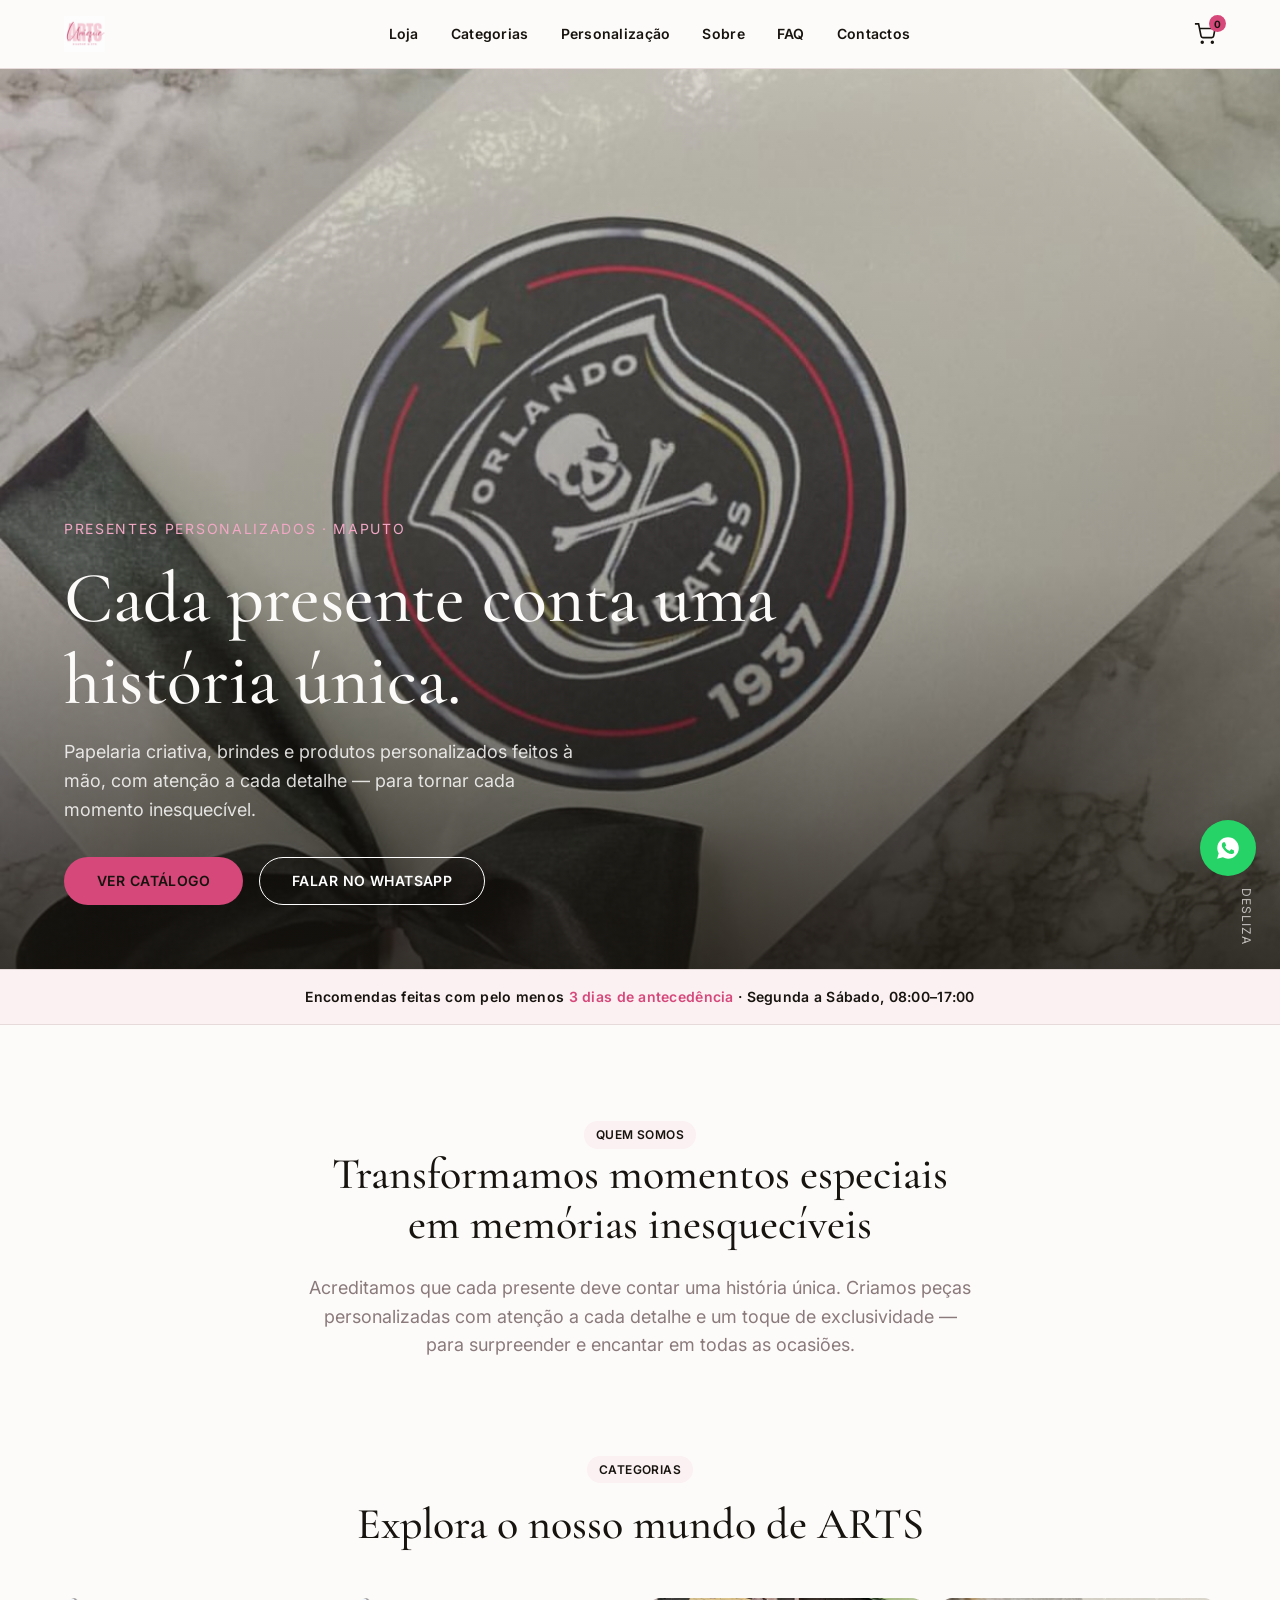
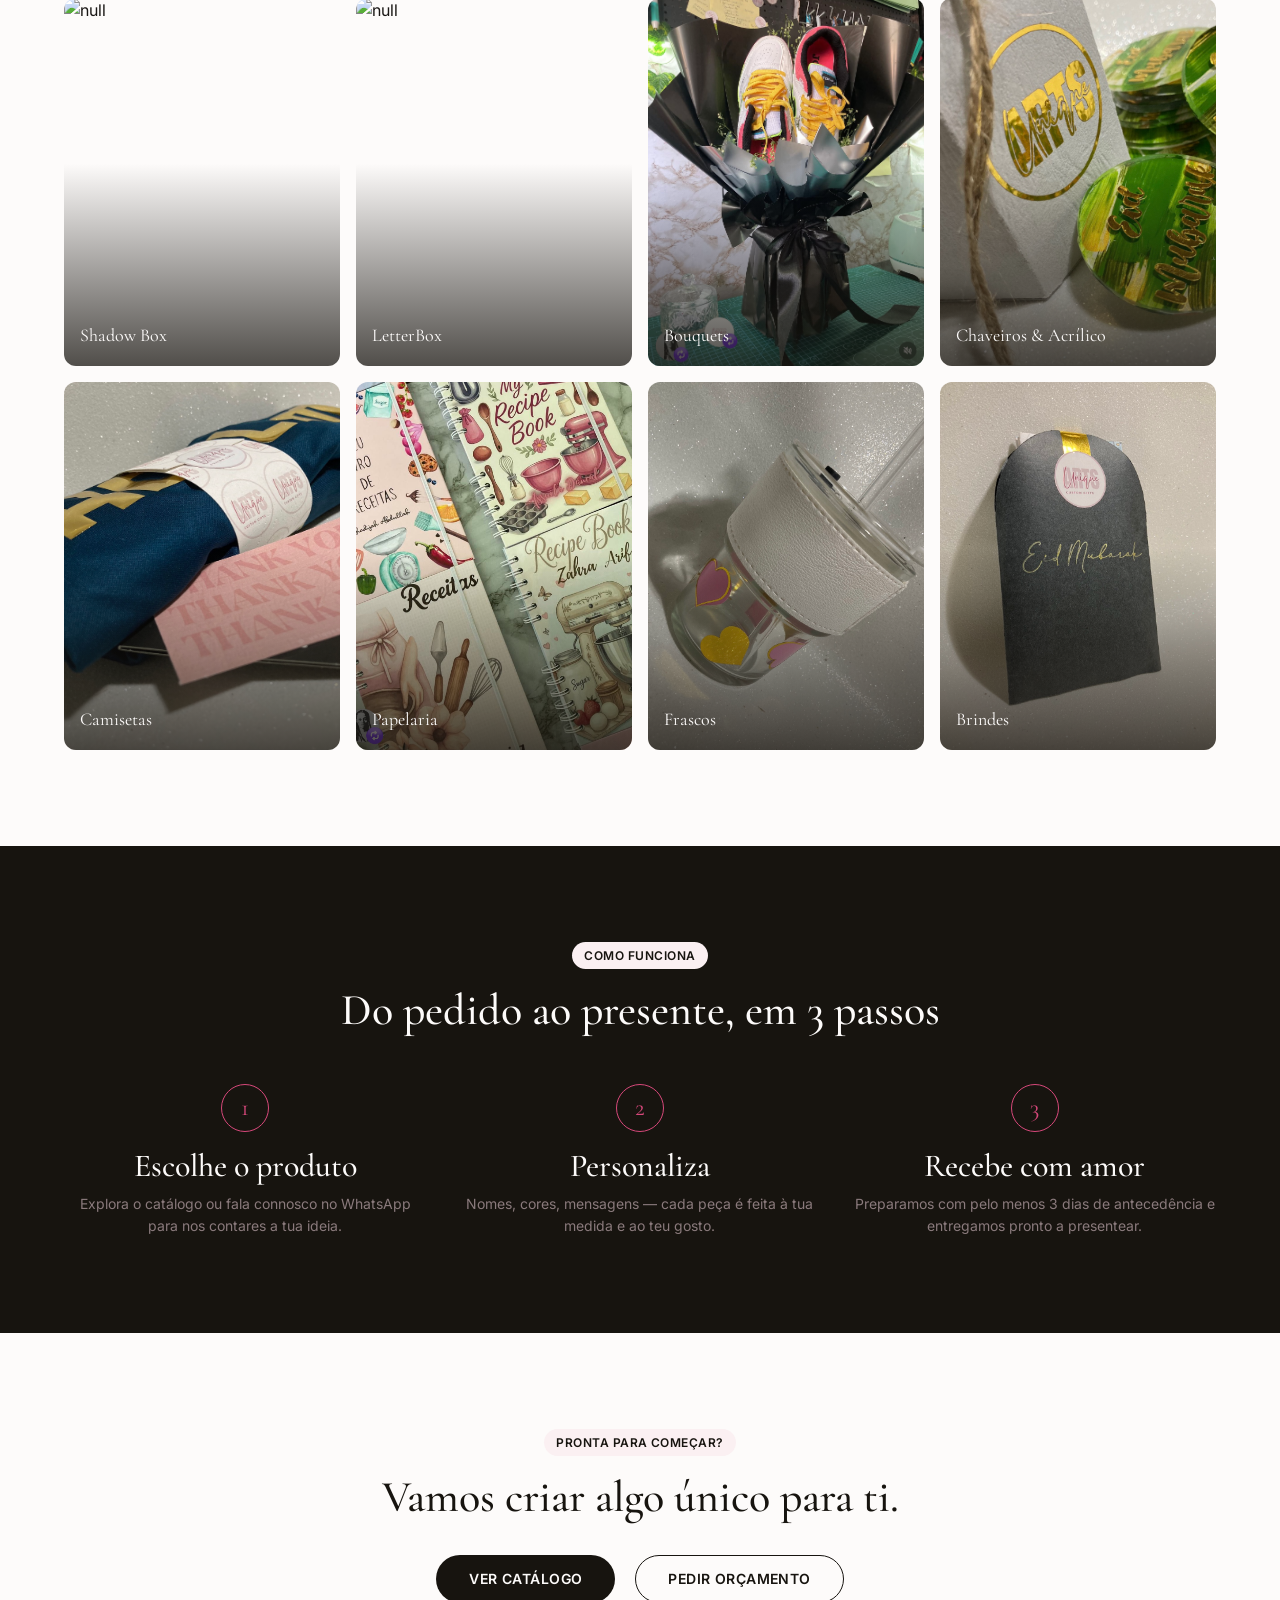
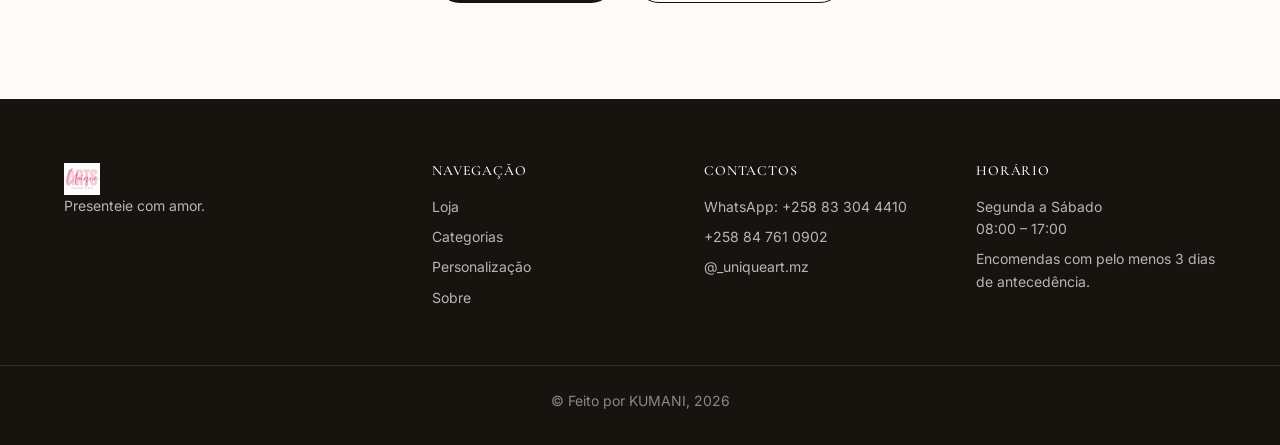
==== commit ee35ac2d: "4 versao" ====
--- a/index.html
+++ b/index.html
@@ -37,7 +37,7 @@
         <h1 class="hero__title">Cada presente conta uma história única.</h1>
         <p class="hero__subtitle">Papelaria criativa, brindes e produtos personalizados feitos à mão, com atenção a cada detalhe — para tornar cada momento inesquecível.</p>
         <div class="hero__actions">
-          <a href="/loja/" class="btn btn--gold">Ver Catálogo</a>
+          <a href="/loja/" class="btn btn--pink">Ver Catálogo</a>
           <a href="https://wa.me/258833044410" class="btn btn--secondary" style="border-color:#fff; color:#fff;" target="_blank" rel="noopener">Falar no WhatsApp</a>
         </div>
       </div>
@@ -53,7 +53,7 @@
     <!-- QUEM SOMOS -->
     <section class="section">
       <div class="container about-strip">
-        <span class="badge badge--gold">Quem Somos</span>
+        <span class="badge">Quem Somos</span>
         <h2>Transformamos momentos especiais em memórias inesquecíveis</h2>
         <p>Acreditamos que cada presente deve contar uma história única. Criamos peças personalizadas com atenção a cada detalhe e um toque de exclusividade — para surpreender e encantar em todas as ocasiões.</p>
       </div>
@@ -123,7 +123,7 @@
     <section class="section section--dark">
       <div class="container">
         <div class="section-heading">
-          <span class="badge badge--gold">Como Funciona</span>
+          <span class="badge">Como Funciona</span>
           <h2>Do pedido ao presente, em 3 passos</h2>
         </div>
 
@@ -150,7 +150,7 @@
     <!-- CTA FINAL -->
     <section class="cta-final">
       <div class="container">
-        <span class="badge badge--gold" style="margin-bottom: var(--space-4);">Pronta para começar?</span>
+        <span class="badge" style="margin-bottom: var(--space-4);">Pronta para começar?</span>
         <h2>Vamos criar algo único para ti.</h2>
         <div style="margin-top: var(--space-8);">
           <a href="/loja/" class="btn btn--primary">Ver Catálogo</a>
--- a/assets/css/variables.css
+++ b/assets/css/variables.css
@@ -1,21 +1,18 @@
 /* ==========================================================================
    UNIQUEART — DESIGN TOKENS
-   Paleta baseada no logótipo: rosa blush + preto + dourado
+   Paleta: rosa do logótipo (principal) + branco (secundária) + preto (terciária)
    ========================================================================== */
 
 :root {
-  /* --- Cor primária: rosa do logótipo --- */
-  --color-primary: #E8C9CE;
-  --color-primary-dark: #D9AEB5;
-  --color-primary-light: #F5E3E5;
+  /* --- Rosa: cor principal, extraída do logótipo --- */
+  --color-primary: #D6487A;        /* rosa vivo — botões, links, destaques */
+  --color-primary-dark: #A83862;   /* rosa escuro — hover de botões */
+  --color-primary-soft: #F2A8C4;   /* rosa claro vivo — texto sobre preto, hovers em footer */
+  --color-primary-light: #F3D9E1;  /* blush muito claro — fundos suaves de secção */
 
-  /* --- Cor secundária: preto (wordmark "ARTS") --- */
+  /* --- Preto: cor terciária --- */
   --color-black: #17140F;
   --color-black-soft: #2A2521;
-
-  /* --- Accent: dourado (detalhes premium) --- */
-  --color-gold: #C9A227;
-  --color-gold-light: #E4C568;
 
   /* --- Fundo e superfícies --- */
   --color-bg: #FDFBFA;
@@ -43,7 +40,7 @@
   --text-3xl: 2.75rem;
   --text-4xl: 3.75rem;
 
-  /* --- Espaçamento (escala de 4px) --- */
+  /* --- Espaçamento --- */
   --space-1: 0.25rem;
   --space-2: 0.5rem;
   --space-3: 0.75rem;
@@ -60,7 +57,7 @@
   --radius-lg: 20px;
   --radius-full: 999px;
 
-  /* --- Sombras (mínimas, elegantes) --- */
+  /* --- Sombras --- */
   --shadow-sm: 0 1px 3px rgba(23, 20, 15, 0.06);
   --shadow-md: 0 8px 24px rgba(23, 20, 15, 0.08);
   --shadow-lg: 0 16px 40px rgba(23, 20, 15, 0.12);
--- a/assets/css/base.css
+++ b/assets/css/base.css
@@ -53,7 +53,7 @@
 
 /* Foco acessível — anel dourado, coerente com a marca */
 :focus-visible {
-  outline: 2px solid var(--color-gold);
+  outline: 2px solid var(--color-primary);
   outline-offset: 3px;
 }
 
--- a/assets/css/components.css
+++ b/assets/css/components.css
@@ -56,12 +56,12 @@
 }
 
 /* Accent — dourado (CTA especial, ex: WhatsApp) */
-.btn--gold {
-  background-color: var(--color-gold);
+.btn--pink {
+  background-color: var(--color-primary);
   color: var(--color-black);
 }
-.btn--gold:hover {
-  background-color: var(--color-gold-light);
+.btn--pink:hover {
+  background-color: var(--color-primary-soft);
   box-shadow: var(--shadow-md);
 }
 
@@ -97,7 +97,7 @@
 }
 
 .card__price {
-  color: var(--color-gold);
+  color: var(--color-primary);
   font-weight: 600;
   font-size: var(--text-sm);
 }
@@ -116,7 +116,7 @@
 }
 
 .badge--gold {
-  background-color: var(--color-gold);
+  background-color: var(--color-primary);
   color: var(--color-black);
 }
 
@@ -149,7 +149,7 @@
 .field input:focus,
 .field textarea:focus,
 .field select:focus {
-  border-color: var(--color-gold);
+  border-color: var(--color-primary);
   outline: none;
 }
 
--- a/assets/css/layout.css
+++ b/assets/css/layout.css
@@ -45,7 +45,7 @@
   bottom: -2px;
   width: 0;
   height: 1.5px;
-  background-color: var(--color-gold);
+  background-color: var(--color-primary);
   transition: width var(--transition-fast);
 }
 
@@ -70,7 +70,7 @@
   position: absolute;
   top: -8px;
   right: -10px;
-  background-color: var(--color-gold);
+  background-color: var(--color-primary);
   color: var(--color-black);
   font-size: 10px;
   font-weight: 700;
@@ -169,7 +169,7 @@
 }
 
 .site-footer a:hover {
-  color: var(--color-gold-light);
+  color: var(--color-primary-soft);
 }
 
 .site-footer__bottom {
--- a/assets/css/home.css
+++ b/assets/css/home.css
@@ -45,7 +45,7 @@
   font-size: var(--text-sm);
   letter-spacing: 0.12em;
   text-transform: uppercase;
-  color: var(--color-gold-light);
+  color: var(--color-primary-soft);
   margin-bottom: var(--space-4);
 }
 
@@ -114,7 +114,7 @@
 }
 
 .notice-bar span {
-  color: var(--color-gold);
+  color: var(--color-primary);
 }
 
 /* --- Grid de categorias --- */
@@ -183,8 +183,8 @@
   width: 48px;
   height: 48px;
   border-radius: var(--radius-full);
-  border: 1px solid var(--color-gold);
-  color: var(--color-gold);
+  border: 1px solid var(--color-primary);
+  color: var(--color-primary);
   font-family: var(--font-heading);
   font-size: var(--text-xl);
   margin-bottom: var(--space-4);
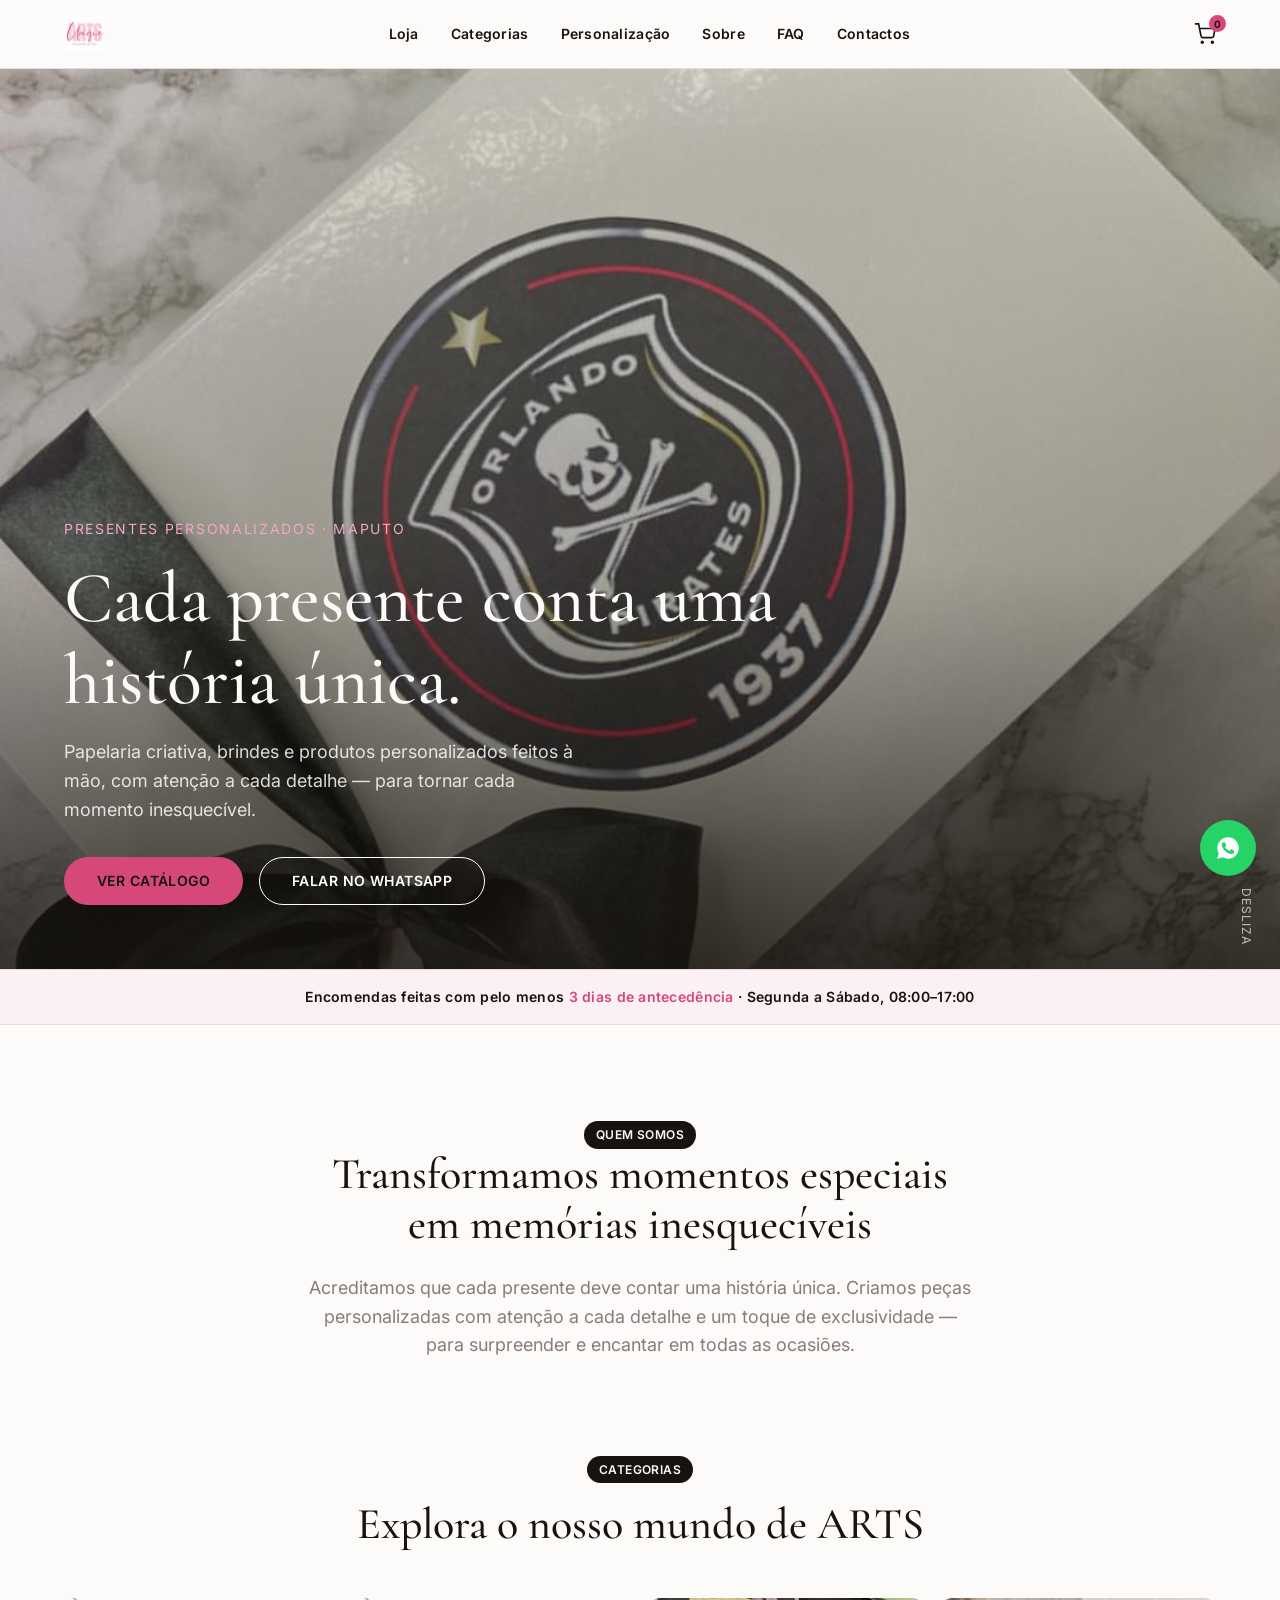
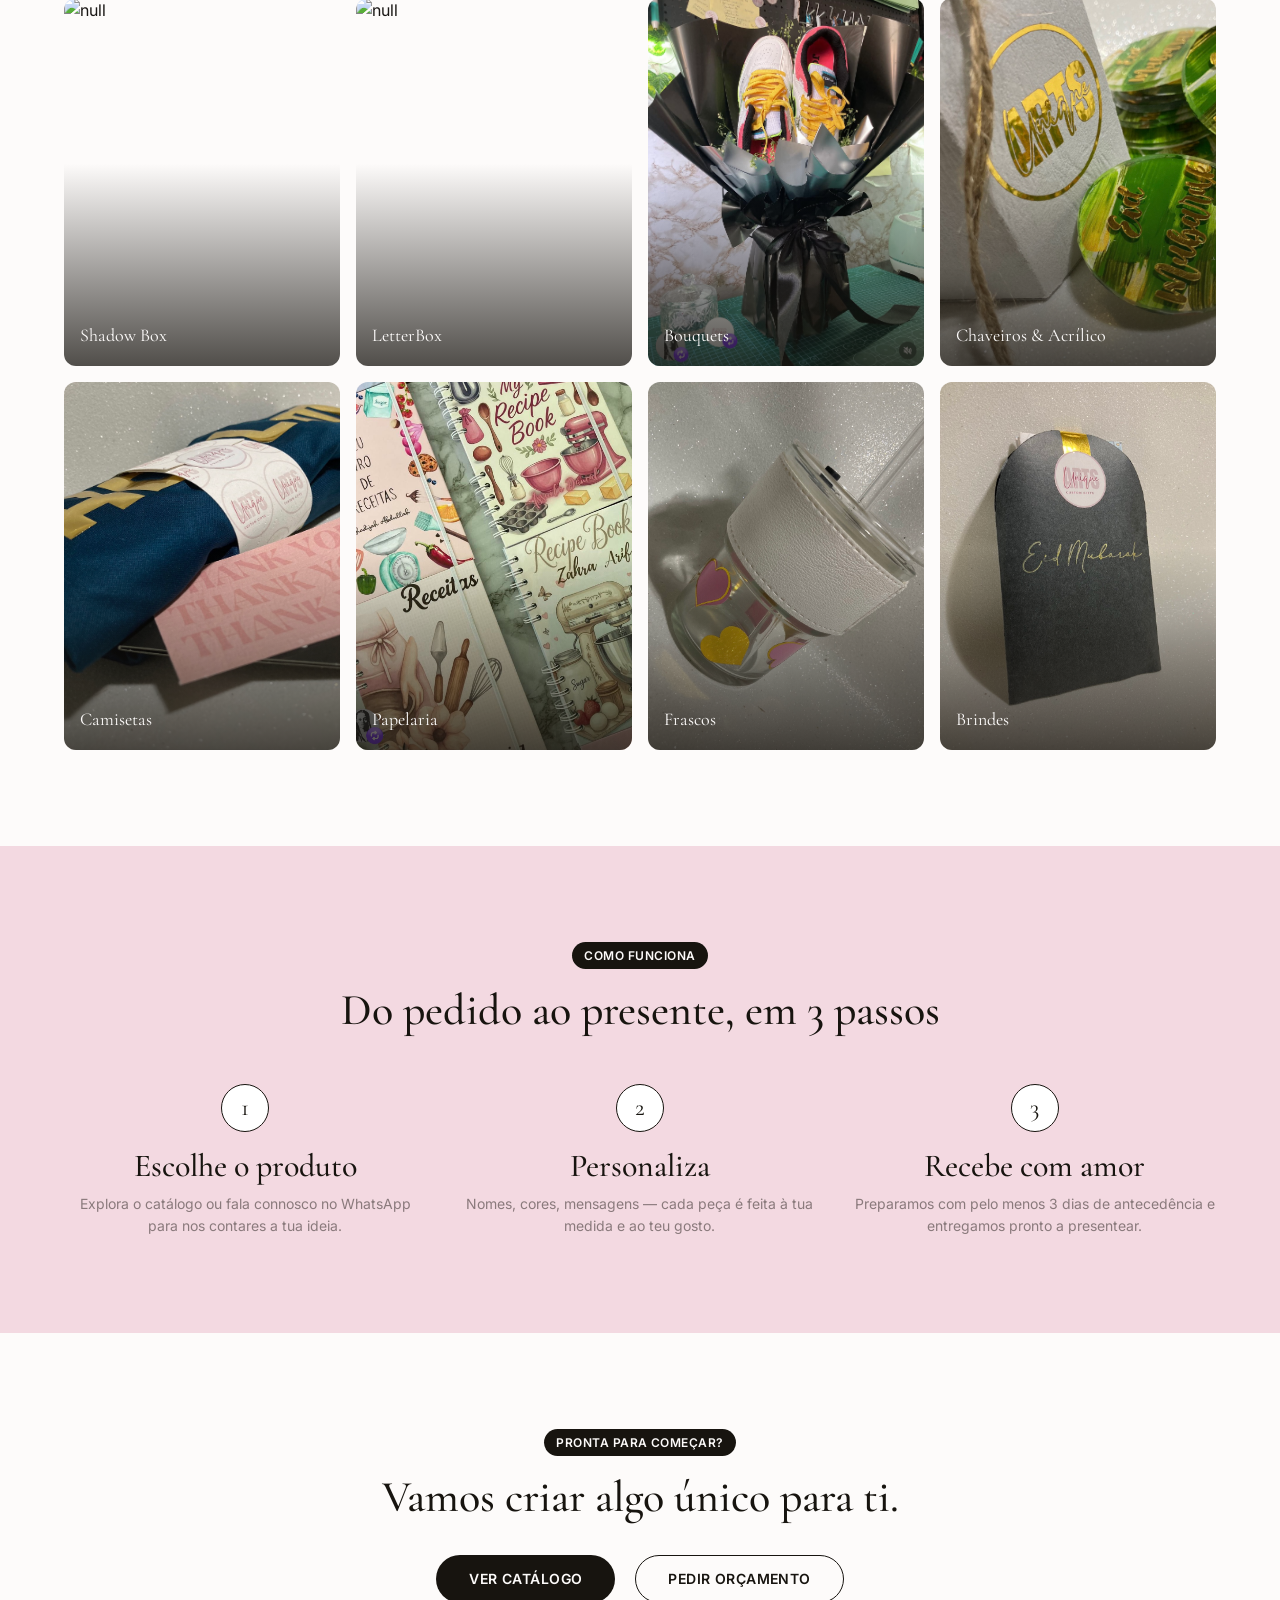
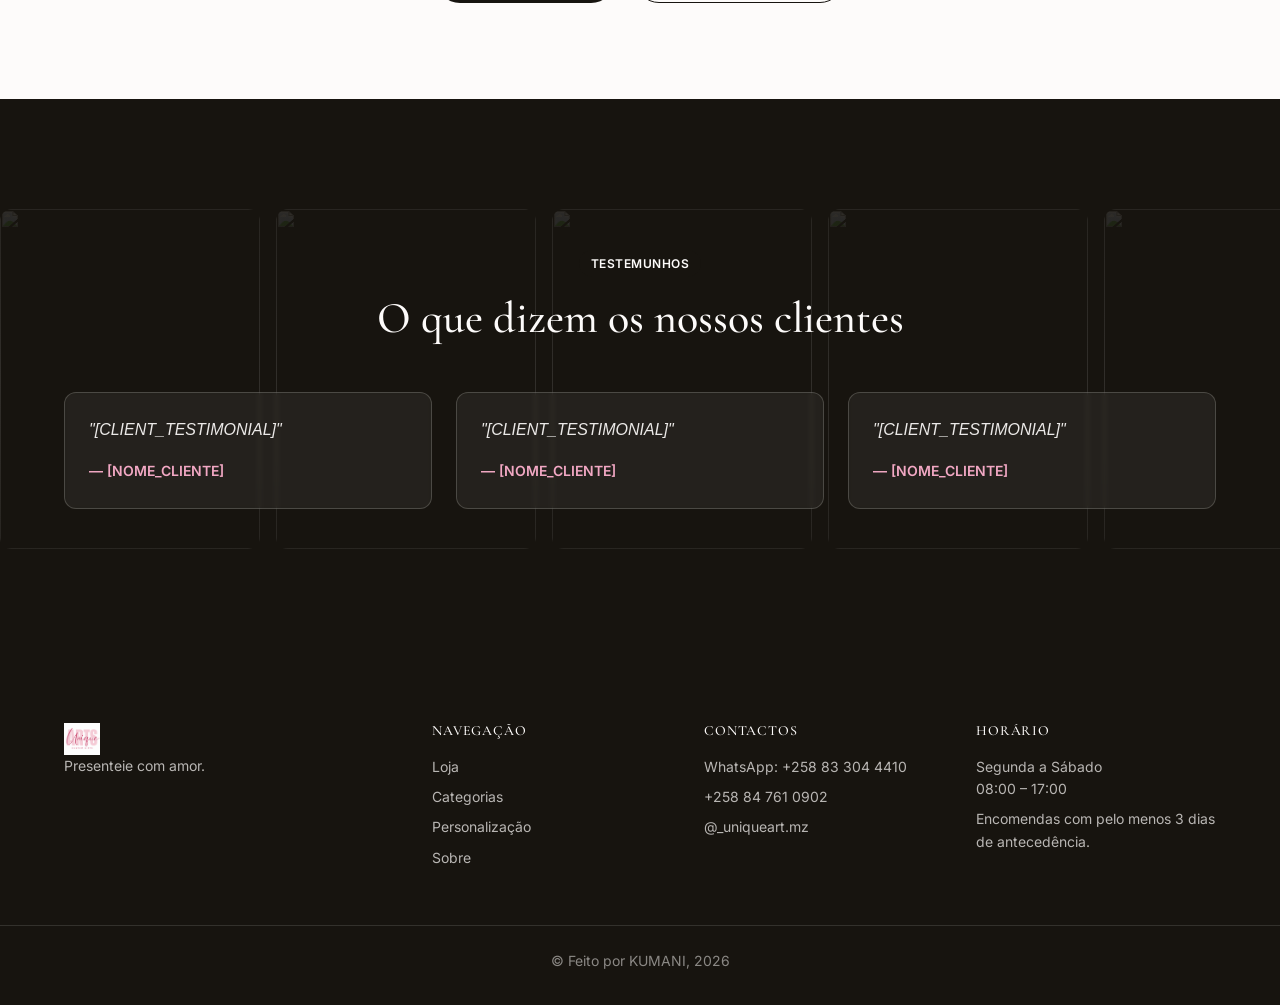
==== commit ed488dcb: "5 versao" ====
--- a/index.html
+++ b/index.html
@@ -120,7 +120,7 @@
     </section>
 
     <!-- COMO FUNCIONA -->
-    <section class="section section--dark">
+    <section class="section section--tint">
       <div class="container">
         <div class="section-heading">
           <span class="badge">Como Funciona</span>
@@ -161,6 +161,54 @@
 
   </main>
 
+  </section>
+
+    <!-- TESTEMUNHOS -->
+    <section class="testimonials">
+      <div class="testimonials__track">
+        <div class="testimonials__track-inner">
+          <img src="/assets/imagens/entregas/entrega-01.jpg" alt="">
+          <img src="/assets/imagens/entregas/entrega-02.jpg" alt="">
+          <img src="/assets/imagens/entregas/entrega-03.jpg" alt="">
+          <img src="/assets/imagens/entregas/entrega-04.jpg" alt="">
+          <img src="/assets/imagens/entregas/entrega-05.jpg" alt="">
+          <img src="/assets/imagens/entregas/entrega-06.jpg" alt="">
+          <!-- duplicado para o loop ficar contínuo -->
+          <img src="/assets/imagens/entregas/entrega-01.jpg" alt="">
+          <img src="/assets/imagens/entregas/entrega-02.jpg" alt="">
+          <img src="/assets/imagens/entregas/entrega-03.jpg" alt="">
+          <img src="/assets/imagens/entregas/entrega-04.jpg" alt="">
+          <img src="/assets/imagens/entregas/entrega-05.jpg" alt="">
+          <img src="/assets/imagens/entregas/entrega-06.jpg" alt="">
+        </div>
+      </div>
+      <div class="testimonials__overlay"></div>
+
+      <div class="container testimonials__content">
+        <div class="section-heading">
+          <span class="badge">Testemunhos</span>
+          <h2>O que dizem os nossos clientes</h2>
+        </div>
+
+        <div class="testimonials__grid">
+          <div class="testimonial-card">
+            <p>"[CLIENT_TESTIMONIAL]"</p>
+            <span class="testimonial-card__author">— [NOME_CLIENTE]</span>
+          </div>
+          <div class="testimonial-card">
+            <p>"[CLIENT_TESTIMONIAL]"</p>
+            <span class="testimonial-card__author">— [NOME_CLIENTE]</span>
+          </div>
+          <div class="testimonial-card">
+            <p>"[CLIENT_TESTIMONIAL]"</p>
+            <span class="testimonial-card__author">— [NOME_CLIENTE]</span>
+          </div>
+        </div>
+      </div>
+    </section>
+
+  </main>
+
   <div data-include="footer"></div>
 
   <script src="/assets/js/products-data.js"></script>
--- a/assets/css/base.css
+++ b/assets/css/base.css
@@ -74,4 +74,7 @@
 }
 .section--dark h1, .section--dark h2, .section--dark h3 {
   color: var(--color-text-inverse);
+}
+.section--tint {
+  background-color: var(--color-primary-light);
 }
--- a/assets/css/components.css
+++ b/assets/css/components.css
@@ -107,17 +107,12 @@
   display: inline-block;
   padding: var(--space-1) var(--space-3);
   border-radius: var(--radius-full);
-  background-color: var(--color-surface);
-  color: var(--color-black);
+  background-color: var(--color-black);
+  color: var(--color-text-inverse);
   font-size: var(--text-xs);
   font-weight: 600;
   letter-spacing: 0.04em;
   text-transform: uppercase;
-}
-
-.badge--gold {
-  background-color: var(--color-primary);
-  color: var(--color-black);
 }
 
 /* --- Inputs --- */
--- a/assets/css/home.css
+++ b/assets/css/home.css
@@ -183,8 +183,9 @@
   width: 48px;
   height: 48px;
   border-radius: var(--radius-full);
-  border: 1px solid var(--color-primary);
-  color: var(--color-primary);
+  border: 1px solid var(--color-black);
+  background-color: #FFFFFF;
+  color: var(--color-black);
   font-family: var(--font-heading);
   font-size: var(--text-xl);
   margin-bottom: var(--space-4);
@@ -229,4 +230,98 @@
 
 .section-heading .badge {
   margin-bottom: var(--space-4);
+}
+
+/* --- Testemunhos com fundo de imagens em movimento --- */
+.testimonials {
+  position: relative;
+  overflow: hidden;
+  padding-block: var(--space-24);
+  min-height: 560px;
+  display: flex;
+  align-items: center;
+  background-color: var(--color-black);
+}
+
+.testimonials__track {
+  position: absolute;
+  inset: 0;
+  display: flex;
+  align-items: center;
+  opacity: 0.55;
+}
+
+.testimonials__track-inner {
+  display: flex;
+  gap: var(--space-4);
+  animation: scroll-left 40s linear infinite;
+}
+
+.testimonials__track-inner img {
+  width: 260px;
+  height: 340px;
+  object-fit: cover;
+  border-radius: var(--radius-md);
+  flex-shrink: 0;
+}
+
+@keyframes scroll-left {
+  from { transform: translateX(0); }
+  to { transform: translateX(-50%); }
+}
+
+@media (prefers-reduced-motion: reduce) {
+  .testimonials__track-inner { animation: none; }
+}
+
+.testimonials__overlay {
+  position: absolute;
+  inset: 0;
+  background: linear-gradient(
+    to bottom,
+    rgba(23,20,15,0.88) 0%,
+    rgba(23,20,15,0.72) 50%,
+    rgba(23,20,15,0.88) 100%
+  );
+}
+
+.testimonials__content {
+  position: relative;
+  z-index: 2;
+  color: var(--color-text-inverse);
+}
+
+.testimonials__content h2 {
+  color: var(--color-text-inverse);
+}
+
+.testimonials__grid {
+  display: grid;
+  grid-template-columns: repeat(3, 1fr);
+  gap: var(--space-6);
+  margin-top: var(--space-12);
+}
+
+.testimonial-card {
+  background-color: rgba(253, 251, 250, 0.06);
+  border: 1px solid rgba(253, 251, 250, 0.18);
+  border-radius: var(--radius-md);
+  padding: var(--space-6);
+  backdrop-filter: blur(2px);
+}
+
+.testimonial-card p {
+  color: rgba(253, 251, 250, 0.92);
+  font-style: italic;
+  margin-bottom: var(--space-4);
+}
+
+.testimonial-card__author {
+  color: var(--color-primary-soft);
+  font-size: var(--text-sm);
+  font-weight: 600;
+}
+
+@media (max-width: 860px) {
+  .testimonials__grid { grid-template-columns: 1fr; }
 }
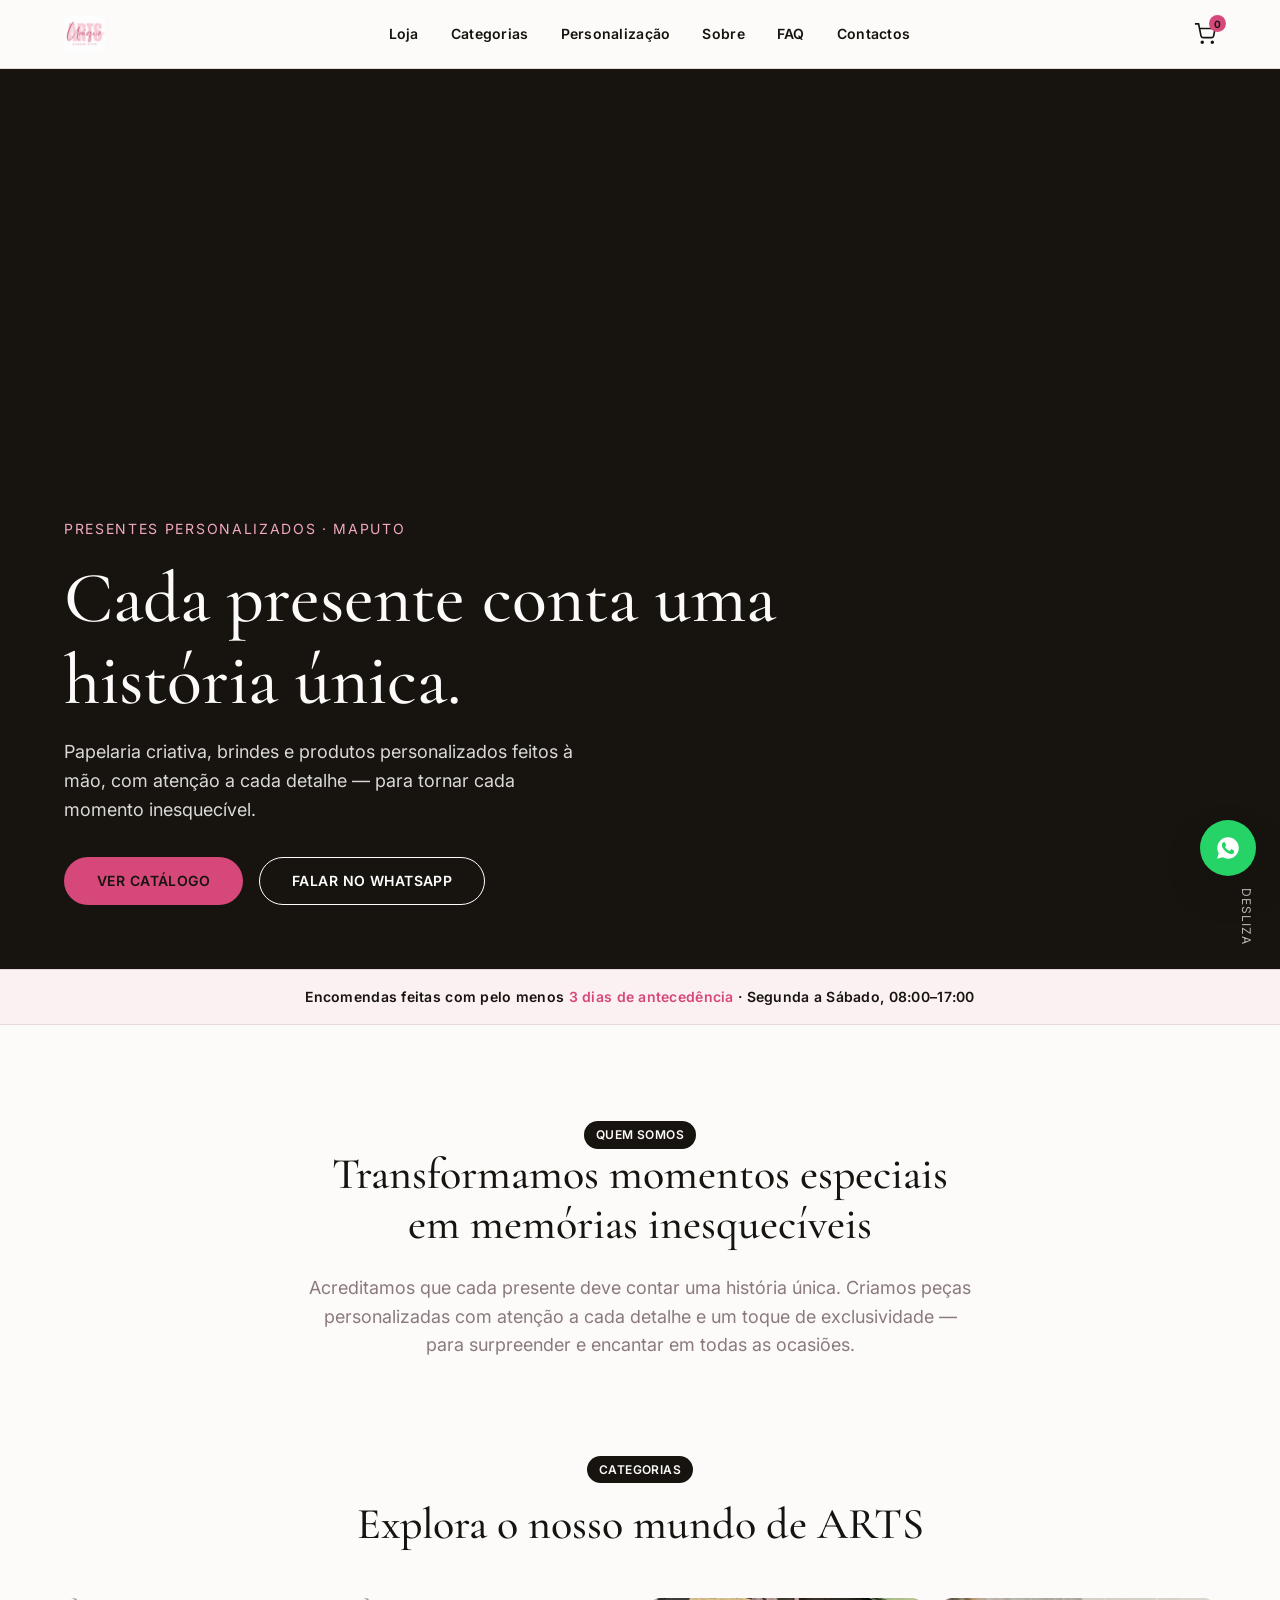
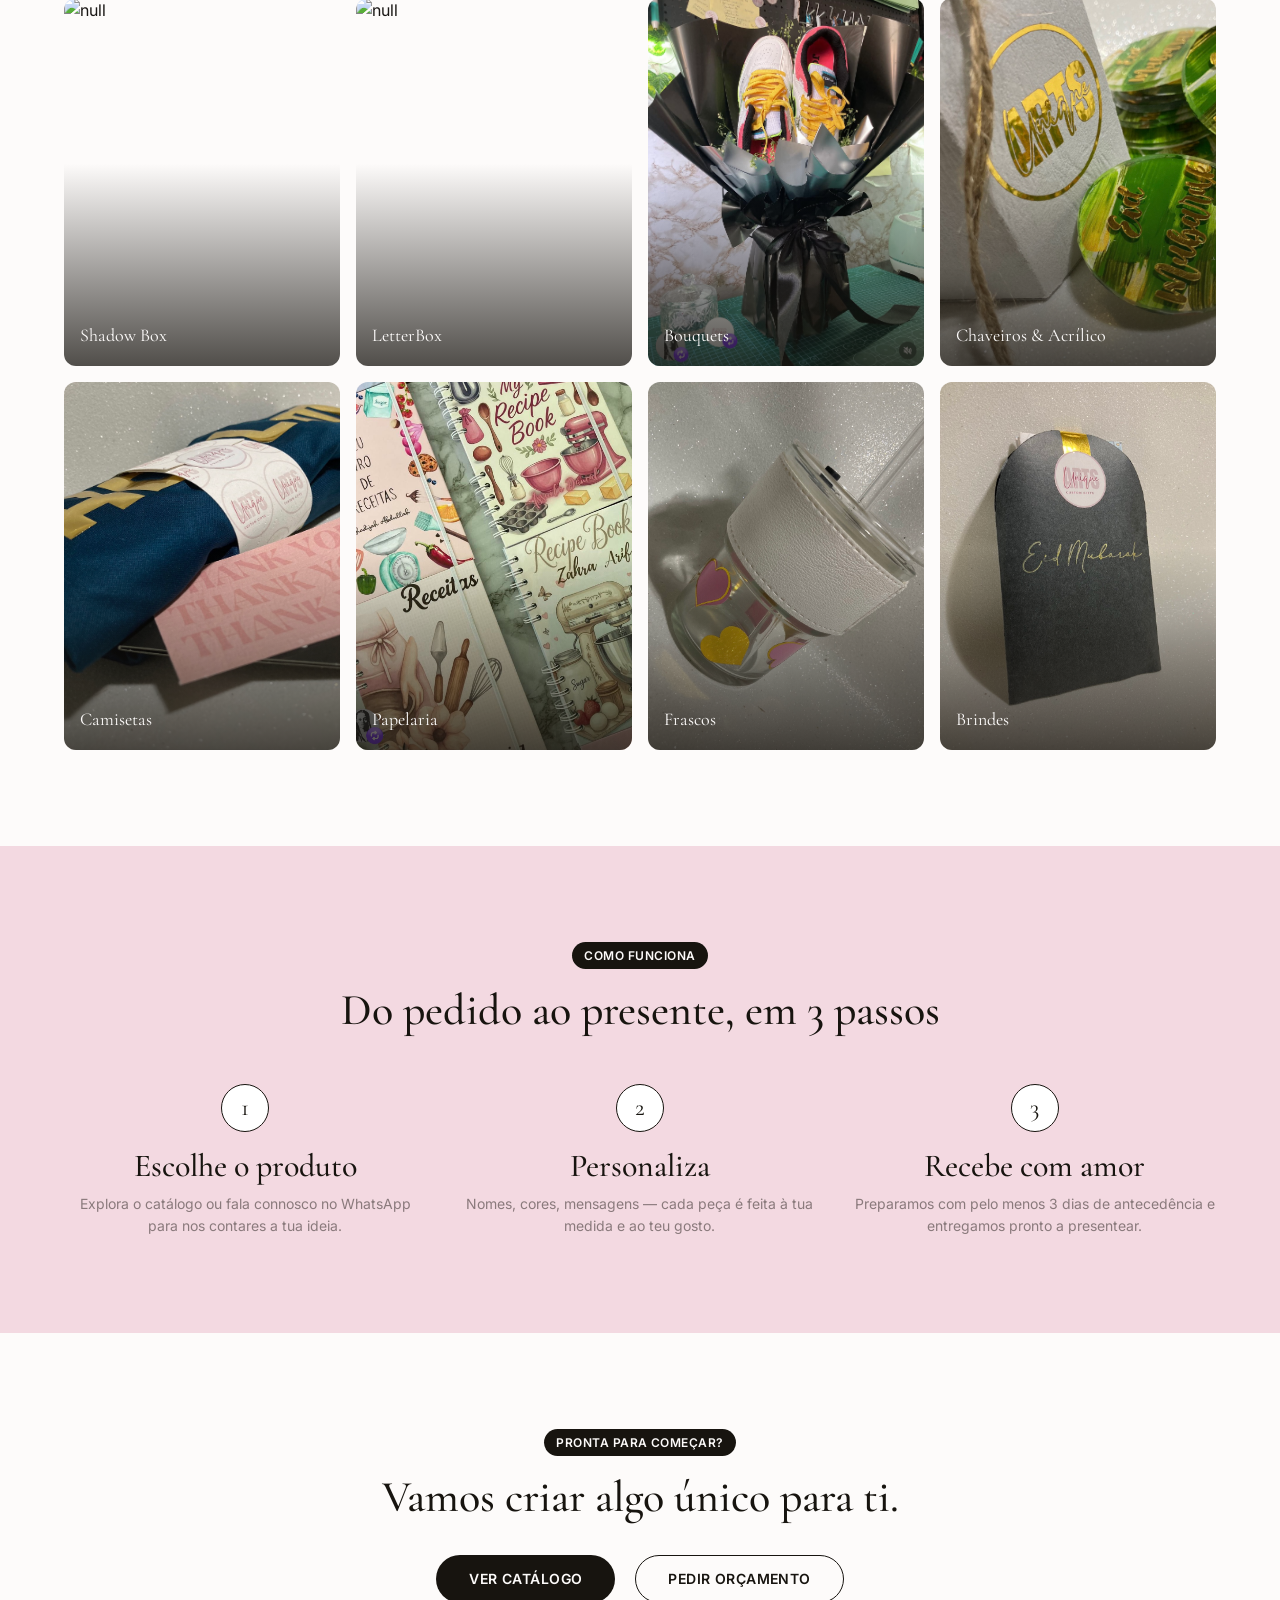
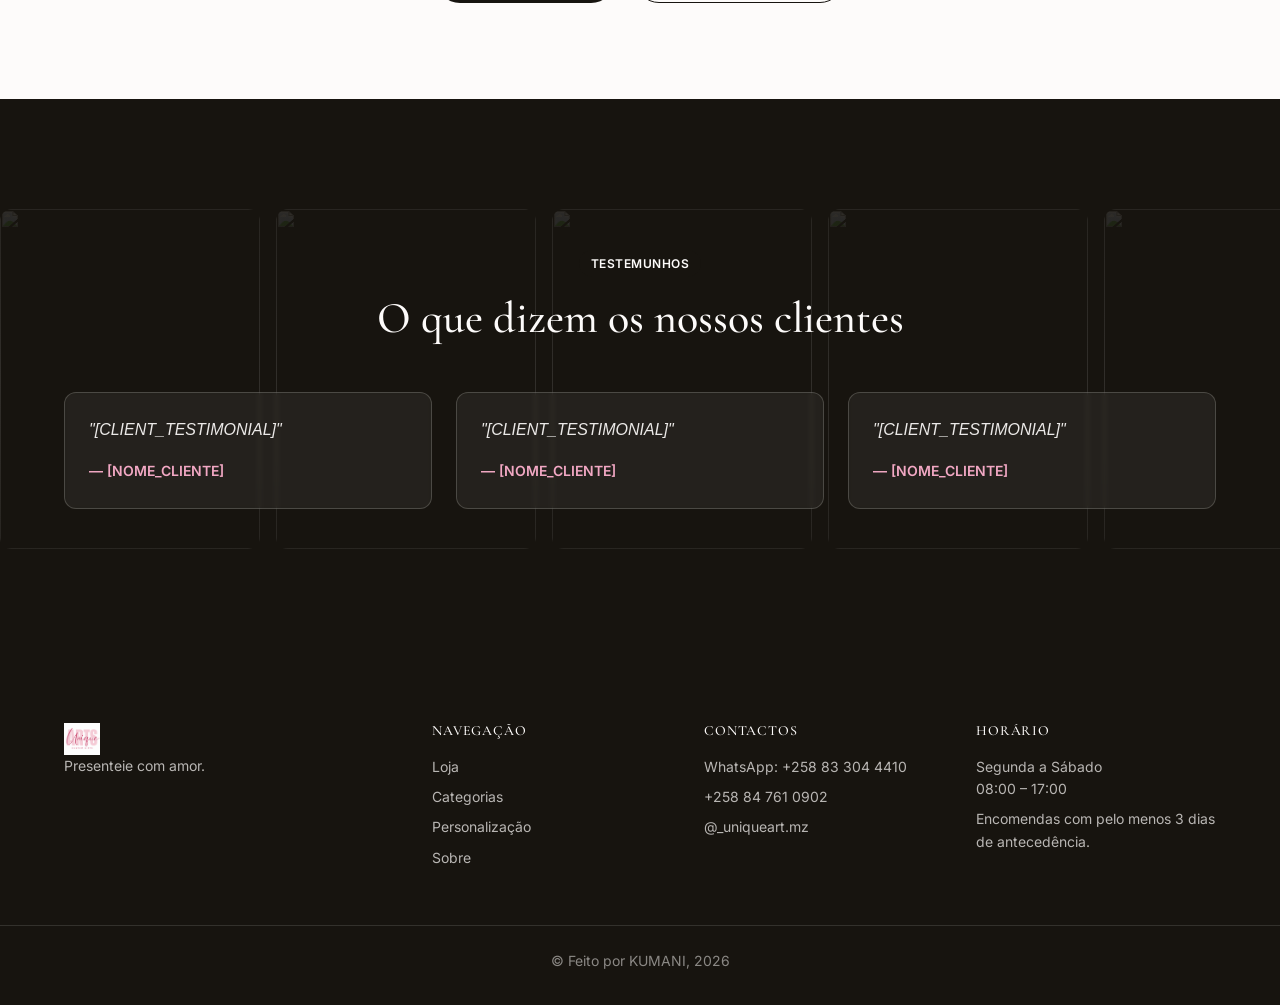
==== commit 039fdbbe: "ultima versao para proposta" ====
--- a/index.html
+++ b/index.html
@@ -167,19 +167,19 @@
     <section class="testimonials">
       <div class="testimonials__track">
         <div class="testimonials__track-inner">
-          <img src="/assets/imagens/entregas/entrega-01.jpg" alt="">
-          <img src="/assets/imagens/entregas/entrega-02.jpg" alt="">
-          <img src="/assets/imagens/entregas/entrega-03.jpg" alt="">
-          <img src="/assets/imagens/entregas/entrega-04.jpg" alt="">
-          <img src="/assets/imagens/entregas/entrega-05.jpg" alt="">
-          <img src="/assets/imagens/entregas/entrega-06.jpg" alt="">
+          <img src="/assets/imagens/entregas/entrega1.jpg" alt="">
+          <img src="/assets/imagens/entregas/entrega2.jpg" alt="">
+          <img src="/assets/imagens/entregas/entrega3.jpg" alt="">
+          <img src="/assets/imagens/entregas/entrega4.jpg" alt="">
+          <img src="/assets/imagens/entregas/entrega5.jpg" alt="">
+          <img src="/assets/imagens/entregas/entrega6.jpg" alt="">
           <!-- duplicado para o loop ficar contínuo -->
-          <img src="/assets/imagens/entregas/entrega-01.jpg" alt="">
-          <img src="/assets/imagens/entregas/entrega-02.jpg" alt="">
-          <img src="/assets/imagens/entregas/entrega-03.jpg" alt="">
-          <img src="/assets/imagens/entregas/entrega-04.jpg" alt="">
-          <img src="/assets/imagens/entregas/entrega-05.jpg" alt="">
-          <img src="/assets/imagens/entregas/entrega-06.jpg" alt="">
+          <img src="/assets/imagens/entregas/entrega1.jpg" alt="">
+          <img src="/assets/imagens/entregas/entrega2.jpg" alt="">
+          <img src="/assets/imagens/entregas/entrega3.jpg" alt="">
+          <img src="/assets/imagens/entregas/entrega4.jpg" alt="">
+          <img src="/assets/imagens/entregas/entrega5.jpg" alt="">
+          <img src="/assets/imagens/entregas/entrega6.jpg" alt="">
         </div>
       </div>
       <div class="testimonials__overlay"></div>
